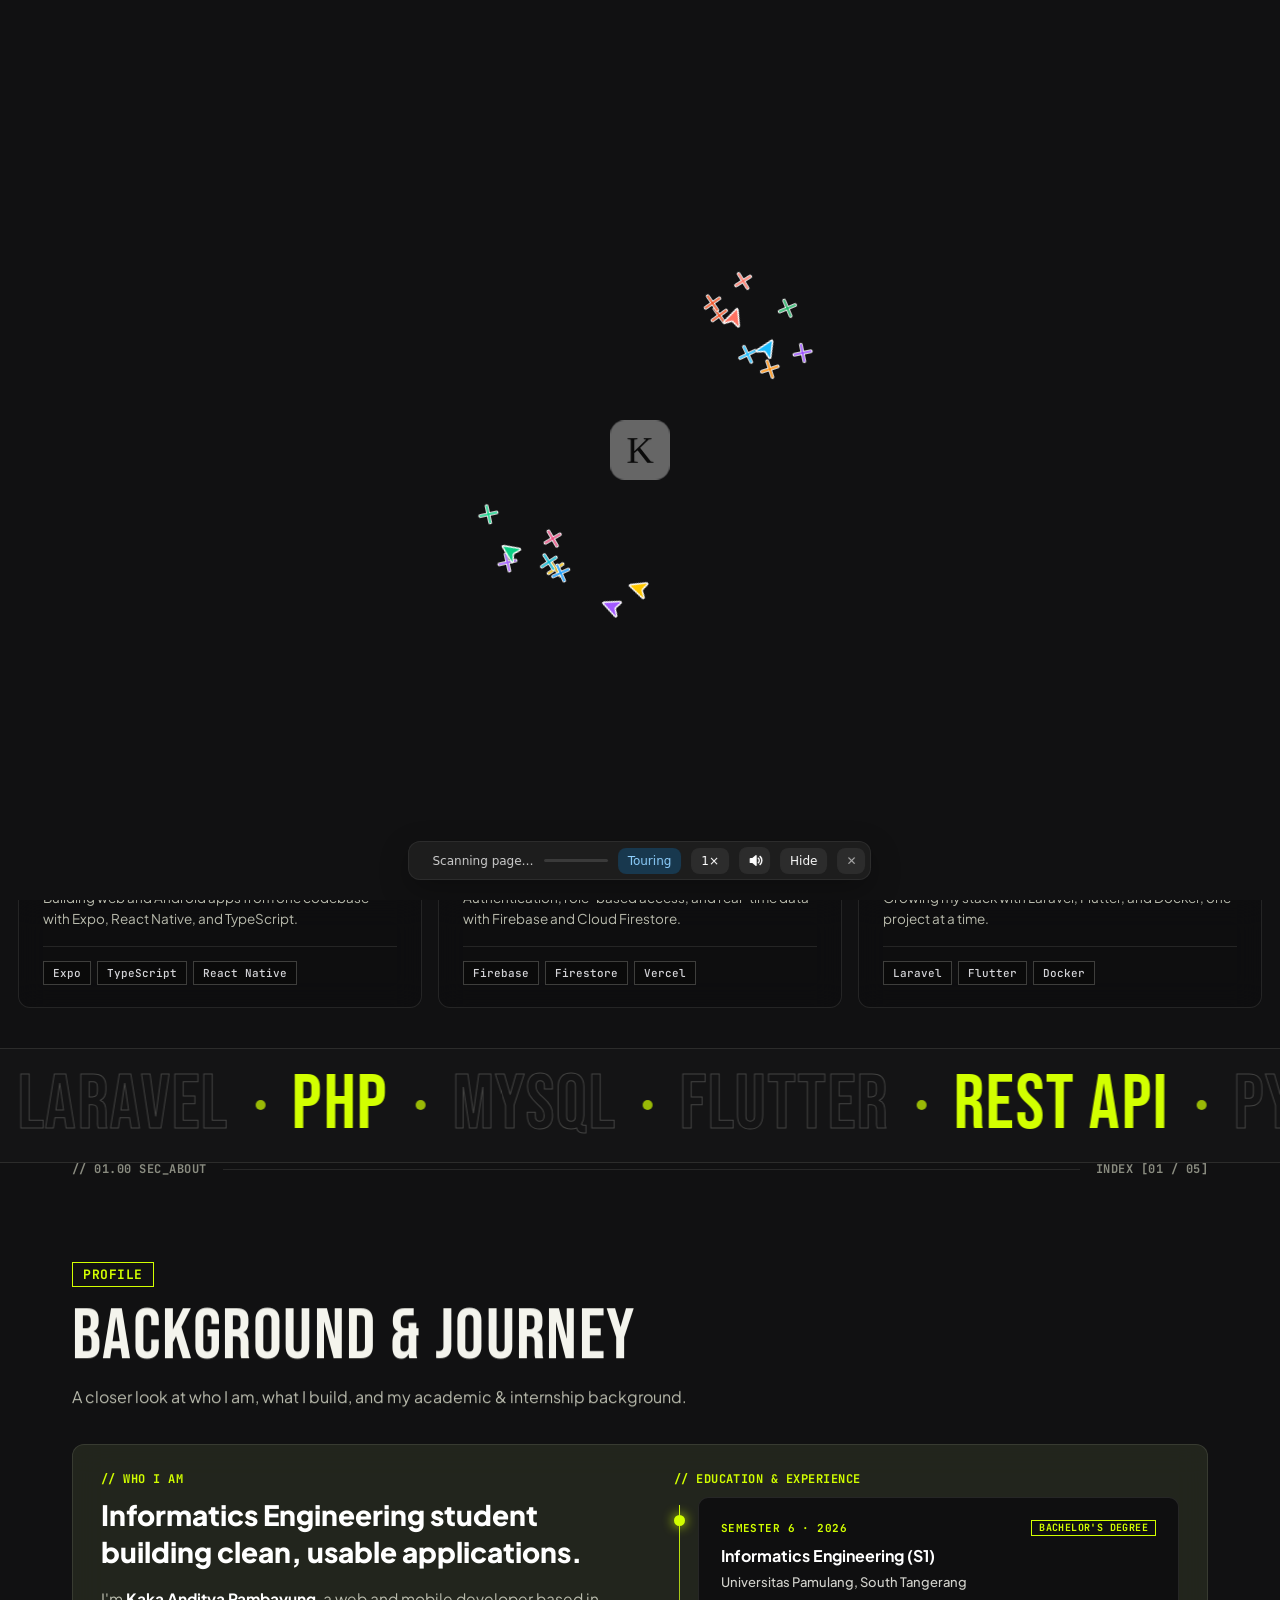
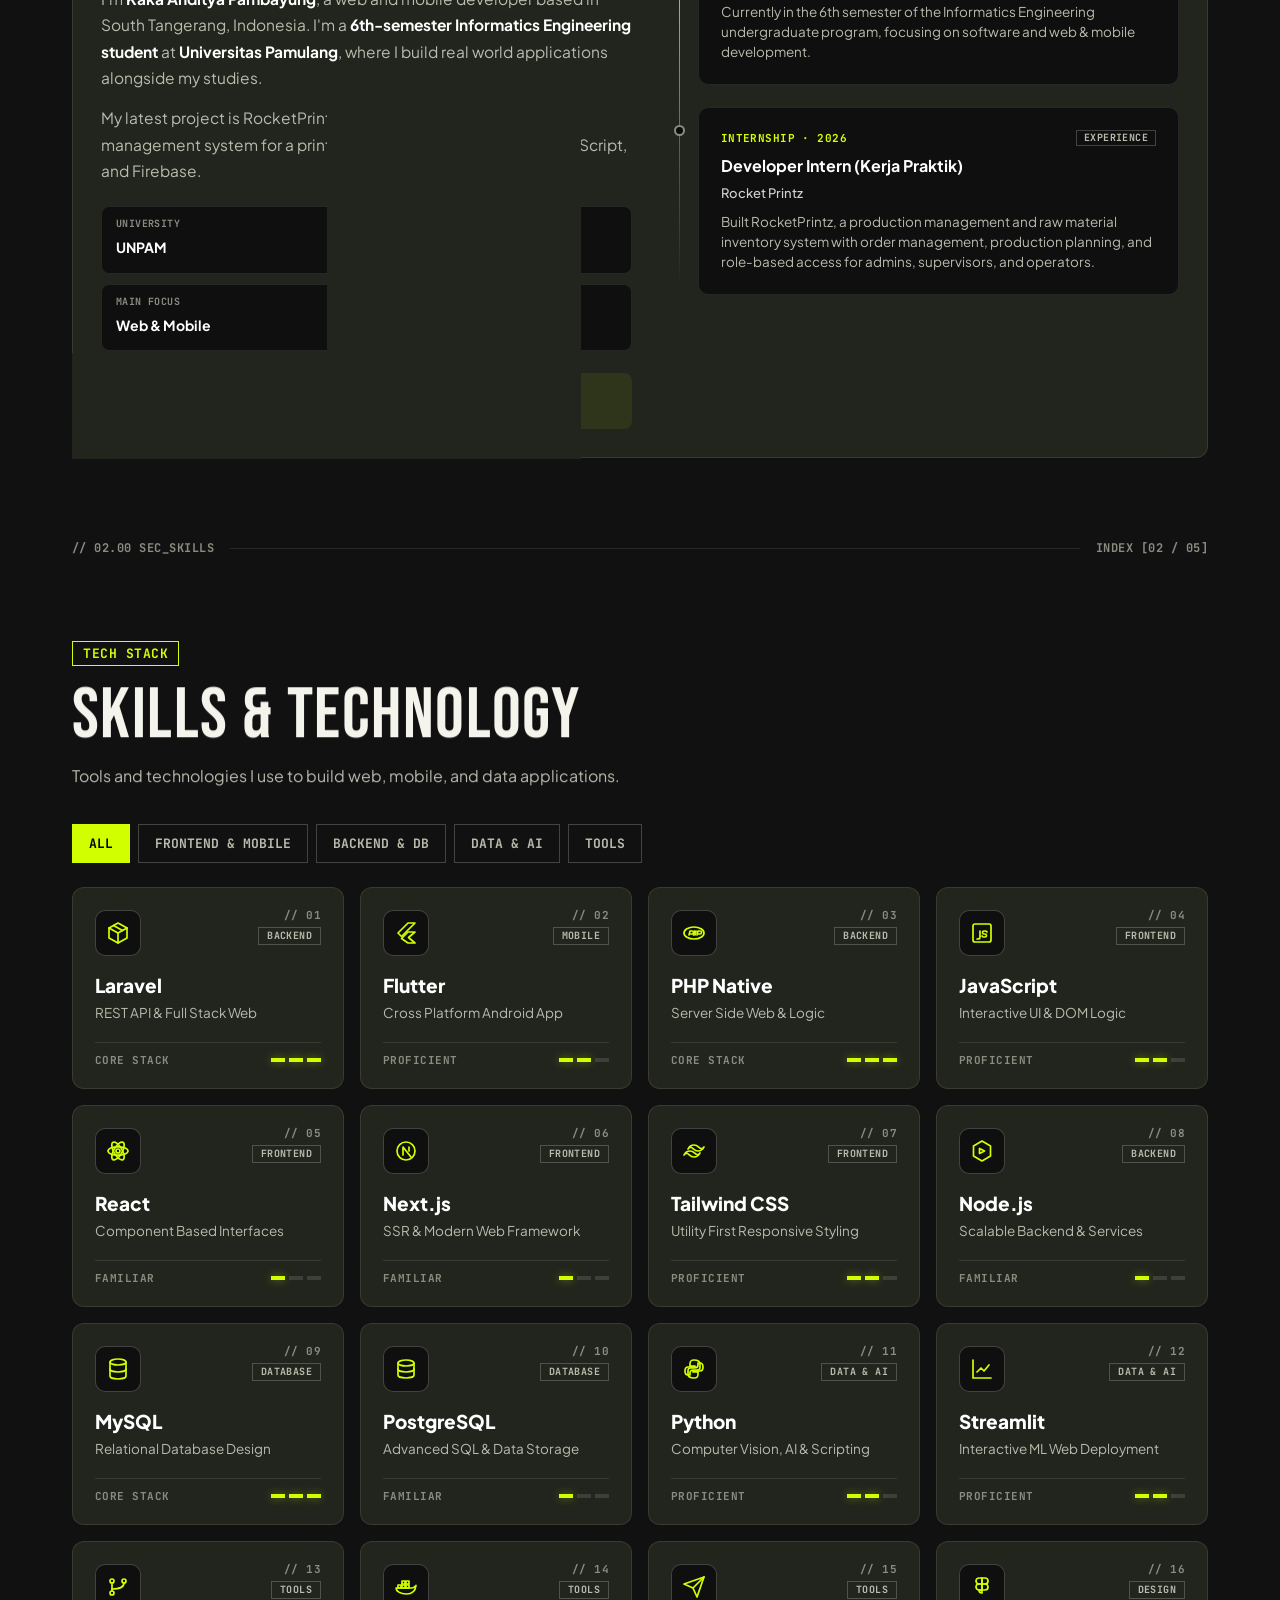
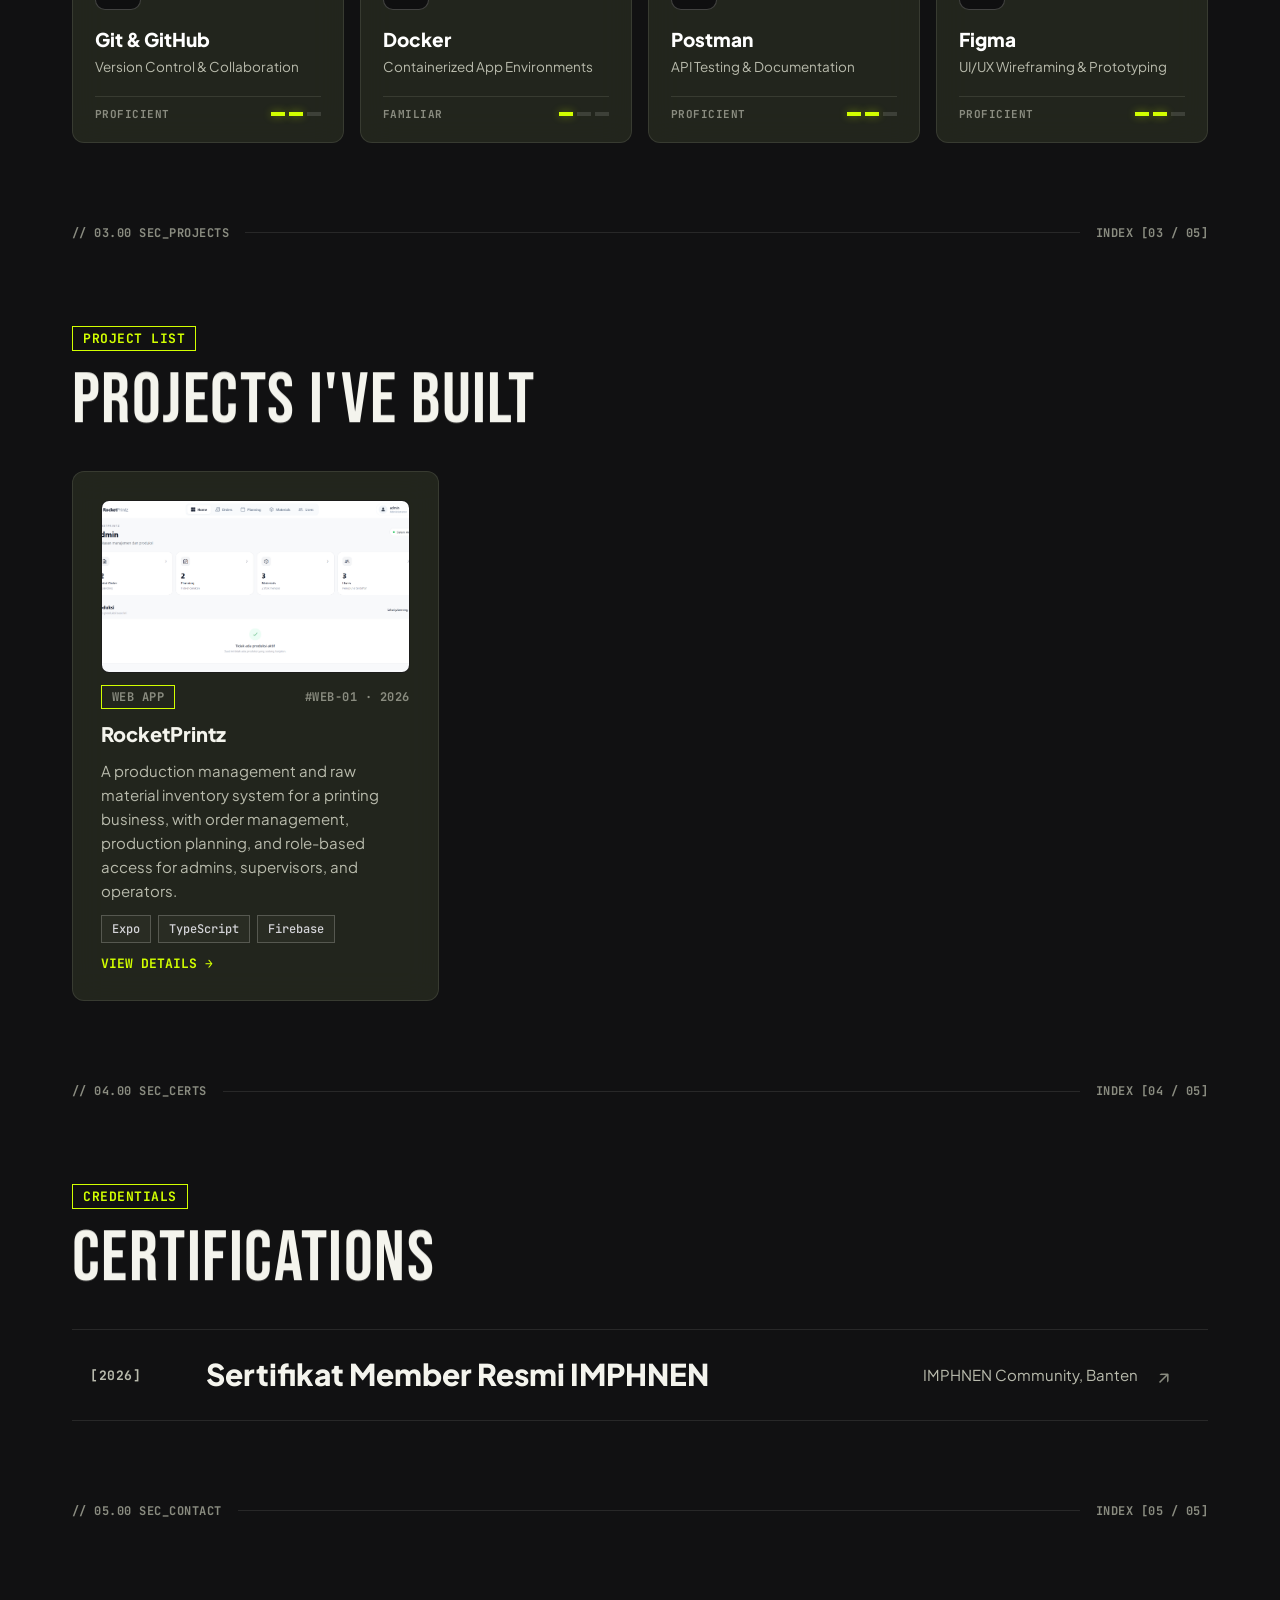
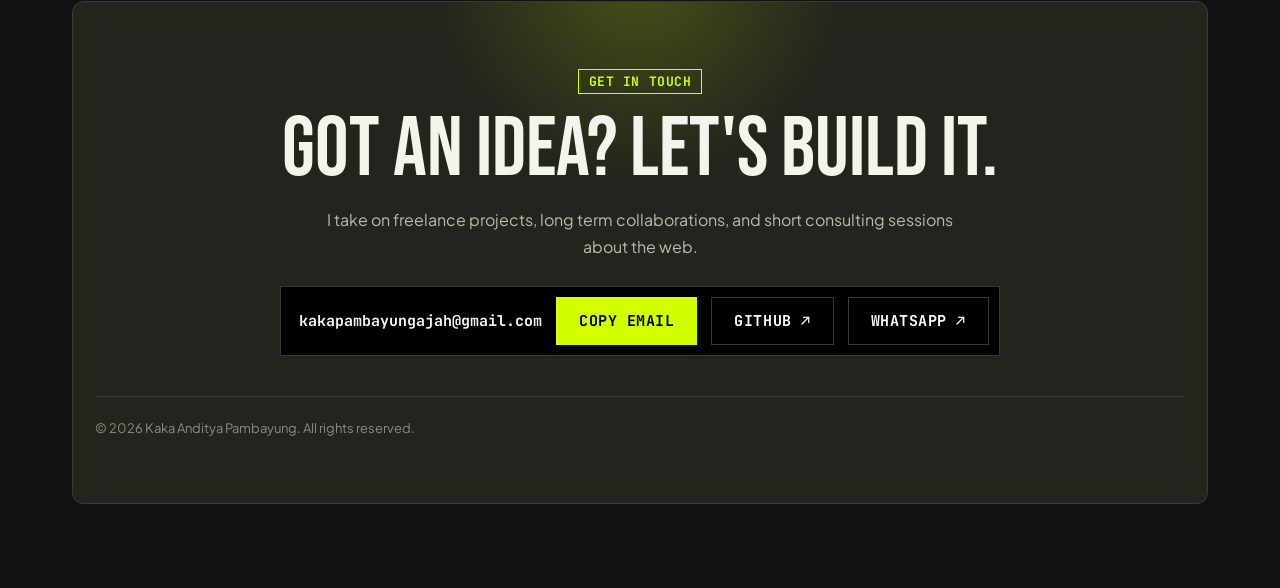
==== index.html @ 8f7ed290 "Initial commit: personal portfolio Static portfolio site (index, RocketPrintz project page, 404) wit" ====
<!doctype html>
<html lang="en">
  <head>
    <meta charset="utf-8" />
    <script>try{if(sessionStorage.getItem("fx-pt")==="1"&&!matchMedia("(prefers-reduced-motion: reduce)").matches)document.documentElement.classList.add("fx-pt-in")}catch(e){}</script>
    <meta
      name="viewport"
      content="width=device-width, initial-scale=1, viewport-fit=cover"
    />
    <meta name="description" content="Portfolio of Kaka Anditya Pambayung, a web and mobile developer and Informatics Engineering student at Universitas Pamulang." />
    <meta name="theme-color" content="#111112" />
    <meta property="og:type" content="website" />
    <meta property="og:title" content="Kaka Anditya Pambayung – Portfolio" />
    <meta property="og:description" content="Web and mobile developer. Built RocketPrintz, a production and inventory system for a printing business." />
    <meta property="og:image" content="assets/og-image.png" />
    <meta property="og:image:width" content="1200" />
    <meta property="og:image:height" content="630" />
    <meta name="twitter:card" content="summary_large_image" />
    <title>Kaka Anditya Pambayung – Portofolio</title>
    <link
      rel="icon"
      href="data:image/svg+xml,%3Csvg xmlns='http://www.w3.org/2000/svg' viewBox='0 0 100 100'%3E%3Crect width='100' height='100' fill='%23d2ff00'/%3E%3Ctext x='50' y='72' font-size='64' text-anchor='middle' fill='black' font-family='Impact'%3EK%3C/text%3E%3C/svg%3E"
    />
    <link rel="preconnect" href="https://fonts.googleapis.com" />
    <link rel="preconnect" href="https://fonts.gstatic.com" crossorigin />
    <link
      href="https://fonts.googleapis.com/css2?family=Bebas+Neue&family=Caveat:wght@600&family=JetBrains+Mono:wght@500;700&family=Plus+Jakarta+Sans:wght@400;500;700;800&display=swap"
      rel="stylesheet"
    />
    <link rel="stylesheet" href="assets/style.css" />
    <link rel="stylesheet" href="assets/lando-fx.css" />
</head>

  <body>
    <canvas id="aurora" aria-hidden="true"></canvas>
    <header class="dock">
      <nav class="nav" aria-label="Main navigation">
        <a class="brand" href="#hero" aria-label="Home"
          ><i>KA</i>Kaka Anditya Pambayung</a
        >
        <div class="nl">
          <a href="#about">About</a>
          <a href="#skills">Skills</a>
          <a href="#projects">Projects</a>
          <a href="#certs">Certifications</a>
        </div>
        <div class="dr">
          <div class="lang-switch" role="group" aria-label="Language switcher">
            <button type="button" class="lang-btn active" data-lang="en">
              EN
            </button>
            <button type="button" class="lang-btn" data-lang="id">ID</button>
          </div>
          <a class="cta" href="#contact">CONTACT →</a>
        </div>
      </nav>
    </header>
    <main>
      <section id="hero" class="hero">
        <div class="wm" aria-hidden="true">
          <svg viewBox="0 0 1000 215" preserveAspectRatio="xMidYMid meet">
            <text
              x="0"
              y="205"
              font-size="270"
              textLength="1000"
              lengthAdjust="spacingAndGlyphs"
            >
              PORTOFOLIO
            </text>
          </svg>
        </div>
        <div class="stage">
          <div class="hl">
            <div class="script">Hello, I'm</div>
            <h1 class="name">Kaka</h1>
            <br />
            <div class="pill mono">
              <b>●</b><span>WEB &amp; MOBILE DEVELOPER </span>
            </div>
          </div>
          <div class="hr">
            <p class="d">
              I build <strong>fast, clean web applications</strong>, from
              interface design to APIs and databases, for small businesses and
              product teams.
            </p>
            <div class="btns">
              <a class="btn r" href="#projects">VIEW PROJECTS →</a
              ><a class="btn" href="#contact">LET'S TALK</a>
            </div>
            <div class="stats">
              <div><b>1</b><span>Project shipped</span></div>
              <div><b>1 yr</b><span>Experience</span></div>
              <div><b>1</b><span>Certificate</span></div>
            </div>
          </div>
          <div class="portrait" role="img" aria-label="Foto Kaka Anditya Pambayung">
            <div class="panel"></div>
            <img
              src="assets/foto-profil.png"
              alt="Foto Kaka Anditya Pambayung"
              style="
                position: relative;
                z-index: 2;
                width: 100%;
                height: 100%;
                display: block;
                object-fit: cover;
                object-position: center bottom;
              "
            />
            <div class="badge mono"><span class="pd"></span>OPEN TO WORK</div>
          </div>
          <div class="hud">
            <div class="hc">
              <div class="hc-top">
                <div class="hc-ico">
                  <svg
                    viewBox="0 0 24 24"
                    fill="none"
                    stroke="currentColor"
                    stroke-width="1.8"
                    stroke-linecap="round"
                    stroke-linejoin="round"
                  >
                    <rect x="2" y="3" width="20" height="14" rx="2" />
                    <path d="M8 21h8" />
                    <path d="M12 17v4" />
                    <path d="M7 8l-2 2 2 2" />
                    <path d="M17 8l2 2-2 2" />
                    <path d="M13 7l-2 6" />
                  </svg>
                </div>
                <div class="hh mono">
                  <span>// 01</span><span>WEB &amp; MOBILE</span>
                </div>
              </div>
              <h3>Web &amp; Mobile Apps</h3>
              <p>
                Building web and Android apps from one codebase with Expo, React Native, and TypeScript.
              </p>
              <div class="hc-tags">
                <span class="tag">Expo</span>
                <span class="tag">TypeScript</span>
                <span class="tag">React Native</span>
              </div>
            </div>

            <div class="hc">
              <div class="hc-top">
                <div class="hc-ico">
                  <svg
                    viewBox="0 0 24 24"
                    fill="none"
                    stroke="currentColor"
                    stroke-width="1.8"
                    stroke-linecap="round"
                    stroke-linejoin="round"
                  >
                    <rect x="5" y="2" width="14" height="20" rx="2" />
                    <path d="M12 18h.01" />
                    <path d="M9 6h6" />
                  </svg>
                </div>
                <div class="hh mono">
                  <span>// 02</span><span>BACKEND</span>
                </div>
              </div>
              <h3>Real-time Backend</h3>
              <p>
                Authentication, role-based access, and real-time data with Firebase and Cloud Firestore.
              </p>
              <div class="hc-tags">
                <span class="tag">Firebase</span>
                <span class="tag">Firestore</span>
                <span class="tag">Vercel</span>
              </div>
            </div>

            <div class="hc">
              <div class="hc-top">
                <div class="hc-ico">
                  <svg
                    viewBox="0 0 24 24"
                    fill="none"
                    stroke="currentColor"
                    stroke-width="1.8"
                    stroke-linecap="round"
                    stroke-linejoin="round"
                  >
                    <path
                      d="M12 2a4 4 0 0 1 4 4v1h1a3 3 0 0 1 3 3v2a3 3 0 0 1-3 3h-1v1a4 4 0 0 1-8 0v-1H7a3 3 0 0 1-3-3v-2a3 3 0 0 1 3-3h1V6a4 4 0 0 1 4-4z"
                    />
                    <circle cx="9.5" cy="10.5" r="1" />
                    <circle cx="14.5" cy="10.5" r="1" />
                  </svg>
                </div>
                <div class="hh mono">
                  <span>// 03</span><span>LEARNING</span>
                </div>
              </div>
              <h3>Always Learning</h3>
              <p>
                Growing my stack with Laravel, Flutter, and Docker, one project at a time.
              </p>
              <div class="hc-tags">
                <span class="tag">Laravel</span>
                <span class="tag">Flutter</span>
                <span class="tag">Docker</span>
              </div>
            </div>
          </div>
        </div>
      </section>

      <div class="div" aria-hidden="true">
        <span class="mono">// 01.00 SEC_ABOUT</span><span class="ln"></span
        ><span class="mono">INDEX [01 / 05]</span>
      </div>
      <section id="about" class="sec">
        <div class="sh">
          <div class="chip mono">PROFILE</div>
          <h2>Background &amp; journey</h2>
          <p>
            A closer look at who I am, what I build, and my academic &amp;
            internship background.
          </p>
        </div>
        <div class="gc ab">
          <div class="ab-bio">
            <span class="mono ab-sub">// WHO I AM</span>
            <h3>Informatics Engineering student building clean, usable applications.</h3>
            <p>I'm <strong>Kaka Anditya Pambayung</strong>, a web and mobile developer based in South Tangerang, Indonesia. I'm a <strong>6th-semester Informatics Engineering student</strong> at <strong>Universitas Pamulang</strong>, where I build real world applications alongside my studies.</p>
            <p>My latest project is RocketPrintz, a production and inventory management system for a printing business, built with Expo, TypeScript, and Firebase.</p>
            <div class="ab-meta">
              <div><span class="mono">UNIVERSITY</span><b>UNPAM</b></div>
              <div><span class="mono">PROGRAM</span><b>Informatics Eng. (S1)</b></div>
              <div><span class="mono">MAIN FOCUS</span><b>Web &amp; Mobile</b></div>
              <div><span class="mono">STATUS</span><b class="st-ok">● Open to Work</b></div>
            </div>
            <div class="q">“Good code is code other people enjoy reading.”</div>
          </div>

          <div class="ab-journey">
            <span class="mono ab-sub">// EDUCATION &amp; EXPERIENCE</span>
            <ul class="tl">
              <li class="tl-item active">
                <div class="tl-dot"></div>
                <div class="tl-box">
                  <div class="tl-top">
                    <span class="mono tl-yr">SEMESTER 6 · 2026</span>
                    <span class="chip mono tl-tag">BACHELOR'S DEGREE</span>
                  </div>
                  <b>Informatics Engineering (S1)</b>
                  <span class="tl-org">Universitas Pamulang, South Tangerang</span>
                  <p>Currently in the 6th semester of the Informatics Engineering undergraduate program, focusing on software and web &amp; mobile development.</p>
                </div>
              </li>
              <li class="tl-item">
                <div class="tl-dot"></div>
                <div class="tl-box">
                  <div class="tl-top">
                    <span class="mono tl-yr">INTERNSHIP · 2026</span>
                    <span class="chip mono tl-tag">EXPERIENCE</span>
                  </div>
                  <b>Developer Intern (Kerja Praktik)</b>
                  <span class="tl-org">Rocket Printz</span>
                  <p>Built RocketPrintz, a production management and raw material inventory system with order management, production planning, and role-based access for admins, supervisors, and operators.</p>
                </div>
              </li>
            </ul>
          </div>
        </div>
      </section>

      <div class="div" aria-hidden="true">
        <span class="mono">// 02.00 SEC_SKILLS</span><span class="ln"></span
        ><span class="mono">INDEX [02 / 05]</span>
      </div>
      <section id="skills" class="sec">
        <div class="sh">
          <div class="chip mono">TECH STACK</div>
          <h2>Skills &amp; technology</h2>
          <p>
            Tools and technologies I use to build web, mobile, and data
            applications.
          </p>
        </div>
        <div class="tabs" id="tabs" role="tablist">
          <button class="tab" aria-selected="true" data-k="all">ALL</button>
          <button class="tab" aria-selected="false" data-k="fe">
            FRONTEND &amp; MOBILE
          </button>
          <button class="tab" aria-selected="false" data-k="be">
            BACKEND &amp; DB
          </button>
          <button class="tab" aria-selected="false" data-k="data">
            DATA &amp; AI
          </button>
          <button class="tab" aria-selected="false" data-k="tools">
            TOOLS
          </button>
        </div>
        <div class="sk-grid" id="stackGrid"></div>
      </section>

      <div class="div" aria-hidden="true">
        <span class="mono">// 03.00 SEC_PROJECTS</span><span class="ln"></span
        ><span class="mono">INDEX [03 / 05]</span>
      </div>
      <section id="projects" class="sec">
        <div class="sh">
          <div class="chip mono">PROJECT LIST</div>
          <h2>Projects I've built</h2>
        </div>
        <div class="tabs" id="filters" hidden>
          <button class="tab" aria-selected="true" data-f="all">ALL</button
          ><button class="tab" aria-selected="false" data-f="web">
            WEB APP</button
          ><button class="tab" aria-selected="false" data-f="mobile">
            MOBILE</button
          ><button class="tab" aria-selected="false" data-f="data">
            DATA &amp; AI
          </button>
        </div>
        <div class="bg" id="grid"></div>
      </section>

      <div class="div" aria-hidden="true">
        <span class="mono">// 04.00 SEC_CERTS</span><span class="ln"></span
        ><span class="mono">INDEX [04 / 05]</span>
      </div>
      <section id="certs" class="sec">
        <div class="sh">
          <div class="chip mono">CREDENTIALS</div>
          <h2>Certifications</h2>
        </div>
        <div class="cl" id="certGrid"></div>
      </section>

      <div class="div" aria-hidden="true">
        <span class="mono">// 05.00 SEC_CONTACT</span><span class="ln"></span
        ><span class="mono">INDEX [05 / 05]</span>
      </div>
      <section id="contact" class="sec">
        <div class="gc ct">
          <div class="chip mono">GET IN TOUCH</div>
          <h2>Got an idea? Let's build it.</h2>
          <p>
            I take on freelance projects, long term collaborations, and short
            consulting sessions about the web.
          </p>
          <div class="em">
            <span>kakapambayungajah@gmail.com</span
            ><button class="btn r" id="copy">COPY EMAIL</button><a class="btn" href="https://github.com/Kakaaaaaaa1" target="_blank" rel="noopener">GITHUB ↗</a><a class="btn" href="https://wa.me/6283845756294" target="_blank" rel="noopener">WHATSAPP ↗</a>
          </div>
          <div class="fm">
            <span
              >© 2026 Kaka Anditya Pambayung. All rights reserved.</span
            >
          </div>
        </div>
      </section>
    </main>
    <div class="pv" id="pv" aria-hidden="true"><img alt="" /><span></span></div>
    <div
      class="md"
      id="md"
      role="dialog"
      aria-modal="true"
      aria-labelledby="mdt"
      hidden
    >
      <div class="mb">
        <div class="mh">
          <h3 id="mdt"></h3>
          <button class="mx" id="mdx" aria-label="Close">✕</button>
        </div>
        <div class="mm">
          <span id="mdi"></span><span class="vf">✓ Verified</span>
        </div>
        <div class="my">Year / Period: <b id="mdy"></b></div>
        <a class="mdl" id="mdl" target="_blank" rel="noopener noreferrer" hidden
          >View credential ↗</a
        >
        <div class="mf"><img id="mdim" alt="" /></div>
      </div>
    </div>
    <div id="toast" role="status" aria-live="polite"></div>
    <script src="assets/data.js"></script>
    <script src="assets/app.js"></script>
    <!--
    Swarm Rebuild engine (assets/swarm.js): github.com/DhvanilPatel/swarm-cursors,
    a tribute to Swarm by Joel Califa. Upstream publishes no license; the original
    code stays with its authors.
  -->
    <script src="assets/swarm-init.js"></script>
    <script src="assets/lando-fx.js"></script>
  </body>
</html>
---- assets/style.css ----
:root {
      --bg: #111112;
      --surf: #1a1d15;
      --card: rgba(40, 44, 32, .78);
      --red: #d2ff00;
      --red-d: #b2c73a;
      --ac: 210, 255, 0;
      --redg: rgba(var(--ac), .2);
      --line: rgba(244, 244, 237, .1);
      --line2: rgba(244, 244, 237, .22);
      --tx: #f4f4ed;
      --mu: #b9bbad;
      --dim: #8a8c80;
      --sans: 'Plus Jakarta Sans', system-ui, sans-serif;
      --mono: 'JetBrains Mono', ui-monospace, monospace;
      --bb: 'Bebas Neue', Impact, sans-serif;
      color-scheme: dark;
      box-sizing: border-box;
      padding-top: env(safe-area-inset-top, 0px);
      padding-bottom: env(safe-area-inset-bottom, 0px)
    }

    *,
    *::before,
    *::after {
      box-sizing: border-box;
      margin: 0;
      padding: 0
    }

    html {
      background: var(--bg);
      scroll-behavior: smooth;
      scroll-padding-top: calc(84px + env(safe-area-inset-top, 0px));
      -webkit-font-smoothing: antialiased
    }

    body {
      font: 400 16px/1.7 var(--sans);
      color: var(--tx);
      background: var(--bg);
      overflow-x: hidden
    }

    a {
      color: inherit;
      text-decoration: none
    }

    :focus-visible {
      outline: 2px solid var(--red);
      outline-offset: 3px
    }

    #aurora {
      position: fixed;
      inset: 0;
      width: 100%;
      height: 100%;
      z-index: 0;
      pointer-events: none
    }

    main {
      position: relative;
      z-index: 1
    }

    .sec {
      max-width: 1180px;
      margin: 0 auto;
      padding: 84px 22px
    }

    /* dock */
    .dock {
      position: fixed;
      top: env(safe-area-inset-top, 0px);
      left: 0;
      right: 0;
      z-index: 100;
      display: flex;
      justify-content: center;
      padding: 12px 14px;
      pointer-events: none
    }

    .nav {
      pointer-events: auto;
      display: flex;
      align-items: center;
      gap: 18px;
      padding: 8px 10px 8px 14px;
      background: #000;
      border: 1px solid var(--line2);
      border-radius: 99px
    }

    .brand {
      display: flex;
      align-items: center;
      gap: 9px;
      font: 400 22px var(--bb);
      letter-spacing: .04em
    }

    .mono {
      font: 700 13px/1 var(--mono);
      letter-spacing: .04em
    }

    .brand i {
      color: #000;
      font-style: normal;
      background: var(--red);
      padding: 2px 7px;
      font-size: 18px
    }

    .nl {
      display: flex;
      gap: 2px
    }

    .nl a {
      padding: 7px 13px;
      border-radius: 99px;
      color: var(--mu);
      font-size: 14px;
      font-weight: 500;
      transition: .18s
    }

    .nl a:hover {
      color: #fff;
      background: rgba(255, 255, 255, .07)
    }

    .dr {
      display: flex;
      align-items: center;
      gap: 12px
    }

    .st {
      display: flex;
      align-items: center;
      gap: 7px;
      color: var(--mu);
      font-size: 13px
    }

    .st i,
    .pd {
      width: 8px;
      height: 8px;
      border-radius: 50%;
      background: var(--red);
      animation: pl 2s infinite
    }

    @keyframes pl {
      50% {
        opacity: .35
      }
    }

    .cta {
      background: var(--red);
      color: #000;
      padding: 8px 16px;
      border-radius: 99px;
      font: 700 13px var(--mono);
      transition: .18s
    }

    .cta:hover {
      background: var(--red-d)
    }

    @media(max-width:860px) {

      .nl,
      .st {
        display: none
      }
    }

    /* hero */
    .hero {
      min-height: 100svh;
      padding: 96px 18px 40px;
      display: flex;
      flex-direction: column;
      justify-content: center;
      position: relative;
      overflow: hidden
    }

    .wm {
      width: 100%;
      line-height: 0
    }

    .wm svg {
      display: block;
      width: 100%;
      height: auto
    }

    .wm text {
      font-family: var(--bb);
      fill: rgba(var(--ac), .14);
      stroke: var(--red-d);
      stroke-width: 1.5;
      paint-order: stroke
    }

    .stage {
      position: relative;
      z-index: 2;
      width: min(1360px, 100%);
      margin: -8vw auto 0;
      display: grid;
      grid-template-columns: minmax(300px, 1fr) minmax(260px, 380px) minmax(300px, 1fr);
      grid-template-areas: 'l p r' 'h h h';
      column-gap: clamp(24px, 3vw, 56px);
      row-gap: 34px;
      align-items: end
    }

    .hl {
      grid-area: l;
      padding-bottom: 10px
    }

    .portrait {
      grid-area: p
    }

    .hr {
      grid-area: r;
      padding-bottom: 10px
    }

    @media(max-width:1000px) {
      .stage {
        grid-template-columns: 1fr;
        grid-template-areas: 'p' 'l' 'r' 'h';
        margin-top: -4vw
      }

      .portrait {
        max-width: 340px;
        margin: 0 auto
      }

      .hud {
        grid-area: h;
        display: grid;
        grid-template-columns: repeat(3, 1fr);
        gap: 16px;
        margin-top: 6px
      }
    }

    .script {
      font: 600 clamp(32px, 3.4vw, 44px)/1 'Caveat', cursive;
      margin-bottom: 12px
    }

    .name {
      color: #000;
      display: inline-block;
      font: 400 clamp(60px, 7vw, 100px)/1 var(--bb);
      padding: .06em .16em;
      background: var(--red);
      margin-bottom: 22px;
      letter-spacing: .02em
    }

    .pill {
      display: inline-flex;
      align-items: center;
      gap: 9px;
      padding: 8px 14px;
      border: 1px solid var(--line2);
      margin-bottom: 24px;
      max-width: 100%
    }

    .pill b {
      color: var(--red)
    }

    .d {
      max-width: 44ch;
      color: var(--mu);
      margin-bottom: 26px;
      font-size: 17px
    }

    .d strong {
      color: #fff;
      font-weight: 700
    }

    .btns {
      display: flex;
      gap: 12px;
      flex-wrap: wrap;
      margin-bottom: 28px
    }

    .btn {
      display: inline-flex;
      gap: 8px;
      align-items: center;
      padding: 13px 22px;
      border: 1px solid var(--line2);
      background: transparent;
      color: #fff;
      font: 700 13px var(--mono);
      letter-spacing: .04em;
      cursor: pointer;
      transition: .18s
    }

    .btn:hover {
      border-color: #fff;
      transform: translateY(-2px)
    }

    .btn.r {
      background: var(--red);
      border-color: var(--red);
      color: #000
    }

    .btn.r:hover {
      background: var(--red-d);
      border-color: var(--red-d)
    }

    .stats {
      display: flex;
      gap: 10px;
      flex-wrap: wrap
    }

    .stats div {
      border: 1px solid var(--line);
      background: #0f0f10;
      padding: 12px 18px;
      min-width: 104px
    }

    .stats b {
      display: block;
      font: 400 36px/1 var(--bb);
      letter-spacing: .03em
    }

    .stats span {
      color: var(--mu);
      font-size: 13px
    }

    .portrait {
      position: relative;
      width: 100%;
      aspect-ratio: 4/5
    }

    .panel {
      position: absolute;
      inset: 18% 6% 0;
      background: var(--red);
      transform: translate(14px, -14px)
    }

    .panel::after {
      content: "";
      position: absolute;
      inset: 0;
      border: 1px solid rgba(255, 255, 255, .35);
      transform: translate(-14px, 14px)
    }

    .portrait svg {
      position: relative;
      z-index: 2;
      width: 100%;
      height: 100%;
      display: block
    }

    .badge {
      position: absolute;
      left: -8px;
      bottom: 14px;
      z-index: 5;
      padding: 8px 12px;
      background: #000;
      border: 1px solid var(--red);
      display: flex;
      gap: 8px;
      align-items: center
    }

    .hud {
      grid-area: h;
      display: grid;
      grid-template-columns: repeat(auto-fit, minmax(260px, 1fr));
      gap: 16px;
      margin-top: 6px;
      width: 100%
    }

    @media(max-width:900px) {
      .hud {
        grid-template-columns: 1fr !important;
        gap: 14px
      }

      .hc {
        padding: 18px 20px
      }
    }

    .hc {
      position: relative;
      display: flex;
      flex-direction: column;
      padding: 22px 24px;
      background: rgba(14, 14, 15, .82);
      backdrop-filter: blur(14px);
      -webkit-backdrop-filter: blur(14px);
      border: 1px solid var(--line);
      border-radius: 12px;
      overflow: hidden;
      transition: border-color .25s, transform .25s, box-shadow .25s
    }

    .hc::before {
      content: "";
      position: absolute;
      top: 0;
      left: 0;
      width: 100%;
      height: 2px;
      background: linear-gradient(90deg, var(--red), transparent);
      opacity: 0;
      transition: opacity .25s
    }

    .hc:hover {
      border-color: var(--red);
      transform: translateY(-4px);
      box-shadow: 0 16px 36px rgba(0, 0, 0, .75), 0 0 24px rgba(var(--ac), .1)
    }

    .hc:hover::before {
      opacity: 1
    }

    .hc-top {
      display: flex;
      justify-content: space-between;
      align-items: flex-start;
      gap: 12px;
      margin-bottom: 16px
    }

    .hc-ico {
      width: 44px;
      height: 44px;
      border-radius: 10px;
      background: #0a0a0a;
      border: 1px solid var(--line2);
      display: grid;
      place-items: center;
      color: var(--red);
      transition: .25s
    }

    .hc-ico svg {
      width: 22px;
      height: 22px
    }

    .hc:hover .hc-ico {
      background: var(--red);
      color: #000;
      border-color: var(--red);
      transform: scale(1.06)
    }

    .hh {
      display: flex;
      flex-direction: column;
      align-items: flex-end;
      gap: 6px
    }

    .hh span:first-child {
      color: var(--dim);
      font-size: 11px
    }

    .hh span:last-child {
      padding: 4px 8px;
      border: 1px solid var(--line2);
      color: var(--mu);
      font-size: 10px;
      transition: .25s
    }

    .hc:hover .hh span:last-child {
      border-color: var(--red);
      color: var(--red)
    }

    .hc h3 {
      font: 800 18px/1.3 var(--sans);
      color: #fff;
      margin-bottom: 6px
    }

    .hc p {
      color: var(--mu);
      font-size: 13.5px;
      line-height: 1.55;
      flex: 1;
      margin-bottom: 16px
    }

    .hc-tags {
      display: flex;
      gap: 6px;
      flex-wrap: wrap;
      padding-top: 14px;
      border-top: 1px solid var(--line)
    }

    .hc-tags .tag {
      font-size: 11px;
      padding: 4px 9px;
      background: #0a0a0a
    }

    .hc:hover .hc-tags .tag {
      border-color: rgba(var(--ac), .4);
      color: #fff
    }

    .tags {
      display: flex;
      gap: 7px;
      flex-wrap: wrap
    }

    .tag {
      font: 500 12px var(--mono);
      padding: 5px 10px;
      border: 1px solid var(--line2);
      color: #d4d4d8;
      background: rgba(255, 255, 255, .03)
    }

    /* divider */
    .div {
      max-width: 1180px;
      margin: 0 auto;
      padding: 0 22px;
      display: flex;
      align-items: center;
      gap: 16px;
      color: var(--dim)
    }

    .div .mono {
      font-size: 12px
    }

    .div span.ln {
      flex: 1;
      height: 1px;
      background: var(--line)
    }

    /* common */
    .sh {
      margin-bottom: 34px;
      max-width: 64ch
    }

    .chip {
      display: inline-block;
      padding: 5px 10px;
      border: 1px solid var(--red);
      color: var(--red);
      margin-bottom: 14px
    }

    .sh h2 {
      font: 400 clamp(42px, 6vw, 72px)/1 var(--bb);
      letter-spacing: .02em
    }

    .sh p {
      color: var(--mu);
      margin-top: 10px
    }

    .gc {
      background: var(--card);
      backdrop-filter: blur(16px);
      -webkit-backdrop-filter: blur(16px);
      border: 1px solid var(--line);
      border-radius: 12px;
      padding: 28px;
      transition: border-color .3s, transform .3s, box-shadow .3s
    }

    .gc:hover {
      border-color: var(--line2);
      box-shadow: 0 16px 40px rgba(0, 0, 0, .7), 0 0 25px rgba(var(--ac), .08);
      transform: translateY(-2px)
    }

    /* about */
    .ab {
      display: grid;
      grid-template-columns: 1.05fr 1fr;
      gap: 42px;
      align-items: start
    }

    @media(max-width:900px) {
      .ab {
        grid-template-columns: 1fr;
        gap: 36px
      }
    }

    .ab-sub {
      color: var(--red);
      font-size: 12px;
      display: block;
      margin-bottom: 12px
    }

    .ab-bio h3 {
      font: 800 clamp(22px, 2.5vw, 28px)/1.3 var(--sans);
      color: #fff;
      margin-bottom: 16px
    }

    .ab p {
      color: var(--mu);
      margin-bottom: 14px;
      font-size: 15.5px
    }

    .ab strong {
      color: #fff
    }

    .ab-meta {
      display: grid;
      grid-template-columns: repeat(2, 1fr);
      gap: 10px;
      margin: 22px 0
    }

    @media(max-width:520px) {
      .ab-meta {
        grid-template-columns: 1fr
      }
    }

    .ab-meta div {
      background: #0f0f10;
      border: 1px solid var(--line);
      padding: 12px 14px;
      border-radius: 8px;
      transition: border-color .2s
    }

    .ab-meta div:hover {
      border-color: var(--line2)
    }

    .ab-meta .mono {
      display: block;
      font-size: 10px;
      color: var(--dim);
      margin-bottom: 4px
    }

    .ab-meta b {
      font-size: 14px;
      color: #fff
    }

    .ab-meta .st-ok {
      color: var(--red)
    }

    .q {
      margin-top: 18px;
      padding: 16px 18px;
      border-left: 3px solid var(--red);
      background: rgba(var(--ac), .07);
      color: #fff;
      font-weight: 500;
      font-size: 14.5px;
      border-radius: 0 8px 8px 0
    }

    /* timeline */
    .tl {
      list-style: none;
      position: relative;
      padding-left: 24px;
      display: grid;
      gap: 22px
    }

    .tl::before {
      content: "";
      position: absolute;
      left: 5px;
      top: 8px;
      bottom: 8px;
      width: 1px;
      background: linear-gradient(to bottom, var(--red), var(--line2) 70%, transparent)
    }

    .tl-item {
      position: relative
    }

    .tl-dot {
      position: absolute;
      left: -24px;
      top: 18px;
      width: 11px;
      height: 11px;
      border-radius: 50%;
      background: #0a0a0a;
      border: 2px solid var(--dim);
      transition: .25s
    }

    .tl-item.active .tl-dot,
    .tl-item:hover .tl-dot {
      background: var(--red);
      border-color: var(--red);
      box-shadow: 0 0 12px var(--red)
    }

    .tl-box {
      background: #0f0f10;
      border: 1px solid var(--line);
      border-radius: 10px;
      padding: 22px 22px;
      transition: border-color .25s, transform .25s
    }

    .tl-item:hover .tl-box {
      border-color: var(--red);
      transform: translateX(4px)
    }

    .tl-top {
      display: flex;
      justify-content: space-between;
      align-items: center;
      gap: 8px;
      margin-bottom: 6px
    }

    .tl-yr {
      font-size: 11px;
      color: var(--red)
    }

    .tl-tag {
      margin: 0;
      font-size: 10px;
      padding: 2px 7px;
      border-color: var(--line2);
      color: var(--mu)
    }

    .tl-item.active .tl-tag,
    .tl-item:hover .tl-tag {
      border-color: var(--red);
      color: var(--red)
    }

    .tl-box b {
      display: block;
      font-size: 16px;
      color: #fff;
      margin-bottom: 2px
    }

    .tl-org {
      display: block;
      font-size: 13px;
      color: var(--tx);
      opacity: .85;
      margin-bottom: 8px;
      font-weight: 500
    }

    .tl-box p {
      margin: 0;
      font-size: 13.5px;
      line-height: 1.5;
      color: var(--mu)
    }

    /* skills */
    .tabs {
      display: flex;
      gap: 8px;
      flex-wrap: wrap;
      margin-bottom: 24px
    }

    .tab {
      padding: 10px 16px;
      border: 1px solid var(--line2);
      background: transparent;
      color: var(--mu);
      font: 700 13px var(--mono);
      cursor: pointer;
      transition: .18s
    }

    .tab:hover {
      color: #fff;
      border-color: #fff
    }

    .tab[aria-selected="true"] {
      background: var(--red);
      border-color: var(--red);
      color: #000
    }

    .sk-grid {
      display: grid;
      grid-template-columns: repeat(auto-fill, minmax(240px, 1fr));
      gap: 16px
    }

    .sk-card {
      position: relative;
      display: flex;
      flex-direction: column;
      padding: 22px;
      overflow: hidden;
      transition: border-color .25s, transform .25s, box-shadow .25s
    }

    .sk-card::before {
      content: "";
      position: absolute;
      top: 0;
      left: 0;
      width: 100%;
      height: 2px;
      background: linear-gradient(90deg, var(--red), transparent);
      opacity: 0;
      transition: opacity .25s
    }

    .sk-card:hover {
      border-color: var(--red);
      transform: translateY(-4px);
      box-shadow: 0 16px 36px rgba(0, 0, 0, .75), 0 0 24px rgba(var(--ac), .12)
    }

    .sk-card:hover::before {
      opacity: 1
    }

    .sk-card.hide {
      display: none
    }

    .sk-top {
      display: flex;
      justify-content: space-between;
      align-items: flex-start;
      margin-bottom: 18px
    }

    .sk-ico {
      width: 46px;
      height: 46px;
      border-radius: 10px;
      background: #0f0f10;
      border: 1px solid var(--line2);
      display: grid;
      place-items: center;
      color: var(--red);
      transition: background .25s, color .25s, border-color .25s, transform .25s
    }

    .sk-ico svg {
      width: 24px;
      height: 24px
    }

    .sk-card:hover .sk-ico {
      background: var(--red);
      color: #000;
      border-color: var(--red);
      transform: scale(1.06)
    }

    .sk-meta {
      display: flex;
      flex-direction: column;
      align-items: flex-end;
      gap: 6px
    }

    .sk-num {
      color: var(--dim);
      font-size: 11px
    }

    .sk-chip {
      margin: 0;
      font-size: 10px;
      padding: 3px 8px;
      border-color: var(--line2);
      color: var(--mu)
    }

    .sk-card:hover .sk-chip {
      border-color: var(--red);
      color: var(--red)
    }

    .sk-card h3 {
      font: 800 19px/1.25 var(--sans);
      margin-bottom: 6px;
      color: #fff
    }

    .sk-card p {
      color: var(--mu);
      font-size: 13.5px;
      line-height: 1.5;
      flex: 1;
      margin-bottom: 18px
    }

    .sk-foot {
      display: flex;
      justify-content: space-between;
      align-items: center;
      padding-top: 12px;
      border-top: 1px solid var(--line)
    }

    .sk-foot .mono {
      font-size: 11px;
      color: var(--dim);
      transition: color .25s
    }

    .sk-card:hover .sk-foot .mono {
      color: var(--tx)
    }

    .sk-bars {
      display: flex;
      gap: 4px
    }

    .sk-bars i {
      width: 14px;
      height: 4px;
      background: rgba(255, 255, 255, .12);
      display: block
    }

    .sk-bars i.on {
      background: var(--red);
      box-shadow: 0 0 8px rgba(var(--ac), .4)
    }

    /* projects */
    .bg {
      display: grid;
      grid-template-columns: repeat(auto-fill, minmax(320px, 1fr));
      gap: 18px
    }

    .bc {
      display: flex;
      flex-direction: column;
      gap: 12px
    }

    .bc.hide {
      display: none
    }

    .bt {
      display: flex;
      justify-content: space-between;
      align-items: center
    }

    .bt .chip {
      margin: 0;
      font-size: 11px
    }

    .bt .mono {
      color: var(--dim);
      font-size: 12px
    }

    .bc h3 {
      font: 800 20px/1.3 var(--sans)
    }

    .bc p {
      color: var(--mu);
      font-size: 15px;
      line-height: 1.6;
      flex: 1
    }

    .bc .go {
      font: 700 13px var(--mono);
      color: var(--red)
    }

    .bc .go:hover {
      color: #fff
    }

    /* certs */
    .cl {
      border-top: 1px solid var(--line)
    }

    .cr {
      display: grid;
      grid-template-columns: 96px 1fr auto 32px;
      gap: 20px;
      align-items: center;
      width: 100%;
      text-align: left;
      padding: 26px 18px;
      background: none;
      border: 0;
      border-bottom: 1px solid var(--line);
      color: var(--tx);
      font: inherit;
      cursor: pointer;
      transition: background .2s
    }

    .cr:hover,
    .cr:focus-visible {
      background: rgba(255, 255, 255, .04)
    }

    .cy {
      color: var(--mu)
    }

    .cn {
      font: 800 clamp(20px, 2.6vw, 30px)/1.25 var(--sans);
      transition: color .2s
    }

    .cr:hover .cn,
    .cr:focus-visible .cn {
      color: var(--red)
    }

    .ci {
      color: var(--mu);
      font-size: 15px
    }

    .ca {
      color: var(--dim);
      font-size: 20px;
      transition: .2s
    }

    .cr:hover .ca {
      color: var(--red);
      transform: translate(3px, -3px)
    }

    @media(max-width:700px) {
      .cr {
        grid-template-columns: 1fr 24px;
        gap: 6px
      }

      .cy,
      .cn,
      .ci {
        grid-column: 1
      }

      .ca {
        grid-column: 2;
        grid-row: 1/4;
        align-self: center
      }
    }

    .pv {
      position: fixed;
      left: 0;
      top: 0;
      z-index: 90;
      width: 380px;
      pointer-events: none;
      opacity: 0;
      transition: opacity .15s;
      border: 1px solid var(--line2);
      border-radius: 16px;
      overflow: hidden;
      background: #fff;
      box-shadow: 0 24px 60px rgba(0, 0, 0, .7)
    }

    .pv.on {
      opacity: 1
    }

    .pv img {
      display: block;
      width: 100%;
      height: auto
    }

    .pv span {
      position: absolute;
      left: 14px;
      bottom: 10px;
      font: 700 14px var(--sans);
      color: #fff;
      text-shadow: 0 1px 6px rgba(0, 0, 0, .9)
    }

    @media(hover:none) {
      .pv {
        display: none
      }
    }

    .md {
      position: fixed;
      inset: 0;
      z-index: 150;
      display: grid;
      place-items: center;
      padding: 20px;
      background: rgba(0, 0, 0, .78);
      backdrop-filter: blur(6px);
      -webkit-backdrop-filter: blur(6px);
      opacity: 0;
      transition: opacity .2s
    }

    .md[hidden] {
      display: none
    }

    .md.on {
      opacity: 1
    }

    .mb {
      width: min(860px, 100%);
      max-height: calc(100svh - 40px);
      overflow: auto;
      background: #0a0a0a;
      border: 1px solid var(--line2);
      border-radius: 20px;
      padding: 28px;
      transform: translateY(14px) scale(.98);
      transition: transform .25s
    }

    .md.on .mb {
      transform: none
    }

    .mh {
      display: flex;
      justify-content: space-between;
      gap: 18px
    }

    .mh h3 {
      font: 800 clamp(22px, 3vw, 30px)/1.25 var(--sans)
    }

    .mx {
      flex: none;
      width: 40px;
      height: 40px;
      border-radius: 50%;
      border: 1px solid var(--line2);
      background: #161616;
      color: #fff;
      font-size: 18px;
      cursor: pointer;
      transition: .18s
    }

    .mx:hover {
      border-color: var(--red);
      color: var(--red)
    }

    .mm {
      display: flex;
      gap: 12px;
      align-items: center;
      flex-wrap: wrap;
      margin: 12px 0 20px;
      padding-bottom: 20px;
      border-bottom: 1px solid var(--line);
      font-weight: 500
    }

    .vf {
      display: inline-flex;
      gap: 6px;
      align-items: center;
      padding: 4px 10px;
      border-radius: 99px;
      background: rgba(var(--ac), .12);
      color: var(--red);
      font-size: 13px;
      font-weight: 700
    }

    .my {
      color: var(--mu);
      margin-bottom: 18px
    }

    .my b {
      color: #fff
    }

    .mf {
      background: #141414;
      border: 1px solid var(--line);
      border-radius: 16px;
      padding: 20px
    }

    .mf img {
      display: block;
      width: 100%;
      height: auto;
      border-radius: 4px;
      background: #fff
    }

    /* contact */
    .ct {
      position: relative;
      overflow: hidden;
      text-align: center;
      padding: 64px 22px
    }

    .ct::before {
      content: "";
      position: absolute;
      width: 420px;
      height: 420px;
      border-radius: 50%;
      left: 50%;
      top: -240px;
      transform: translateX(-50%);
      background: radial-gradient(var(--redg), transparent 70%)
    }

    .ct>* {
      position: relative
    }

    .ct h2 {
      font: 400 clamp(44px, 7vw, 84px)/1 var(--bb);
      margin-bottom: 14px
    }

    .ct p {
      color: var(--mu);
      max-width: 54ch;
      margin: 0 auto 26px
    }

    .em {
      display: inline-flex;
      gap: 14px;
      align-items: center;
      flex-wrap: wrap;
      justify-content: center;
      border: 1px solid var(--line2);
      padding: 10px 10px 10px 18px;
      background: #000
    }

    .em span {
      font: 700 15px var(--mono)
    }

    .so {
      display: flex;
      gap: 10px;
      justify-content: center;
      flex-wrap: wrap;
      margin-top: 24px
    }

    .so a {
      border: 1px solid var(--line2);
      padding: 9px 16px;
      font: 500 13px var(--mono);
      color: var(--mu);
      transition: .18s
    }

    .so a:hover {
      color: #fff;
      border-color: var(--red)
    }

    .fm {
      display: flex;
      justify-content: space-between;
      gap: 10px;
      flex-wrap: wrap;
      margin-top: 40px;
      padding-top: 20px;
      border-top: 1px solid var(--line);
      color: var(--dim);
      font-size: 13px
    }

    #toast {
      position: fixed;
      left: 50%;
      bottom: calc(26px + env(safe-area-inset-bottom, 0px));
      transform: translate(-50%, 30px);
      opacity: 0;
      background: #000;
      border: 1px solid var(--red);
      color: #fff;
      padding: 11px 20px;
      font: 700 13px var(--mono);
      z-index: 200;
      transition: .35s;
      pointer-events: none
    }

    #toast.on {
      opacity: 1;
      transform: translate(-50%, 0)
    }

    @media (prefers-reduced-motion:reduce) {
      * {
        animation: none !important;
        transition: none !important
      }
    }

    /* project detail */
    #detail {
      display: none;
      max-width: 1180px;
      margin: 0 auto;
      padding: 110px 22px 70px
    }

    body.pdv main>*:not(#detail) {
      display: none
    }

    body.pdv #detail {
      display: block
    }

    .bc {
      cursor: pointer
    }

    .bc:hover {
      border-color: var(--red);
      transform: translateY(-3px)
    }

    .back {
      display: inline-flex;
      gap: 8px;
      align-items: center;
      padding: 9px 14px;
      border: 1px solid var(--line2);
      color: var(--mu);
      margin-bottom: 30px;
      transition: .18s
    }

    .back:hover {
      color: #000;
      background: var(--red);
      border-color: var(--red)
    }

    #detail .sh {
      max-width: 78ch
    }

    .gal {
      padding: 14px;
      margin: 34px 0 44px
    }

    .gs {
      position: relative;
      background: #050505;
      border: 1px solid var(--line);
      border-radius: 8px;
      display: grid;
      place-items: center;
      aspect-ratio: 16/8.4;
      overflow: hidden
    }

    .gs img {
      display: block;
      max-width: 100%;
      max-height: 100%;
      width: auto;
      height: 100%;
      object-fit: contain
    }

    .gn {
      position: absolute;
      top: 12px;
      right: 12px;
      padding: 4px 11px;
      background: #000;
      border: 1px solid var(--line2);
      font: 700 12px var(--mono)
    }

    .ga {
      position: absolute;
      top: 50%;
      transform: translateY(-50%);
      width: 42px;
      height: 42px;
      border-radius: 50%;
      border: 1px solid var(--line2);
      background: #000;
      color: #fff;
      font-size: 18px;
      cursor: pointer;
      transition: .18s
    }

    .ga:hover {
      background: var(--red);
      color: #000;
      border-color: var(--red)
    }

    .ga.l {
      left: 14px
    }

    .ga.r {
      right: 14px
    }

    .th {
      display: flex;
      gap: 10px;
      margin-top: 12px;
      overflow-x: auto;
      padding-bottom: 4px
    }

    .th button {
      flex: none;
      width: 92px;
      aspect-ratio: 16/9;
      padding: 0;
      border: 1px solid var(--line);
      border-radius: 6px;
      overflow: hidden;
      background: #000;
      cursor: pointer;
      opacity: .55;
      transition: .18s
    }

    .th button[aria-current=true],
    .th button:hover {
      opacity: 1;
      border-color: var(--red)
    }

    .th img {
      display: block;
      width: 100%;
      height: 100%;
      object-fit: cover
    }

    .dg {
      display: grid;
      grid-template-columns: minmax(0, 1fr) 320px;
      gap: 44px;
      align-items: start
    }

    @media(max-width:900px) {
      .dg {
        grid-template-columns: 1fr
      }
    }

    .dm section {
      margin-bottom: 44px
    }

    .dm .mono {
      color: var(--red);
      font-size: 12px;
      display: block;
      margin-bottom: 8px
    }

    .dm h3 {
      font: 400 clamp(30px, 4vw, 42px)/1.05 var(--bb);
      letter-spacing: .02em;
      margin-bottom: 14px
    }

    .dm p {
      color: var(--mu);
      max-width: 68ch;
      margin-bottom: 14px
    }

    .fg {
      display: grid;
      grid-template-columns: repeat(2, 1fr);
      gap: 12px
    }

    @media(max-width:620px) {
      .fg {
        grid-template-columns: 1fr
      }
    }

    .fg div {
      display: flex;
      gap: 12px;
      padding: 16px 18px;
      background: #0f0f10;
      border: 1px solid var(--line);
      font-weight: 500;
      font-size: 15px;
      line-height: 1.5
    }

    .fg i {
      flex: none;
      color: var(--red);
      font-style: normal;
      font-weight: 800
    }

    .ds {
      position: sticky;
      top: 96px;
      padding: 24px
    }

    .ds h4 {
      font: 400 26px var(--bb);
      letter-spacing: .04em;
      padding-bottom: 12px;
      border-bottom: 1px solid var(--line2);
      margin-bottom: 16px
    }

    .ds dl {
      display: grid;
      gap: 14px;
      margin-bottom: 18px
    }

    .ds dt {
      font: 700 11px var(--mono);
      color: var(--dim)
    }

    .ds dd {
      font-weight: 700
    }

    .ds .tags {
      padding-top: 16px;
      border-top: 1px solid var(--line2)
    }

    .nx {
      display: flex;
      justify-content: space-between;
      align-items: center;
      gap: 20px;
      margin-top: 20px;
      border-top: 1px solid var(--line);
      padding-top: 40px;
      background: none;
      border-left: 0;
      border-right: 0;
      border-bottom: 0;
      border-radius: 0;
      backdrop-filter: none
    }

    .nx:hover {
      border-top-color: var(--red)
    }

    .nx .mono {
      color: var(--red);
      font-size: 12px
    }

    .nx h3 {
      font: 800 clamp(20px, 3vw, 30px)/1.25 var(--sans);
      margin: 6px 0
    }

    .nx p {
      color: var(--mu);
      font-size: 14px
    }

    .nx b {
      flex: none;
      width: 46px;
      height: 46px;
      border-radius: 50%;
      background: var(--red);
      color: #000;
      display: grid;
      place-items: center;
      font-size: 20px
    }

    .portrait img {
      position: relative;
      z-index: 2;
      width: 100%;
      height: 100%;
      display: block;
      object-fit: cover;
      object-position: center bottom
    }

    .panel {
      display: none
    }

    /* gambar cover di kartu project */
    .bi {
      aspect-ratio: 16/9;
      overflow: hidden;
      border: 1px solid var(--line);
      border-radius: 8px;
      background: #050505
    }

    .bi img {
      display: block;
      width: 100%;
      height: 100%;
      object-fit: cover;
      object-position: top center;
      transition: transform .4s
    }

    .bc:hover .bi img {
      transform: scale(1.04)
    }

    @media (prefers-reduced-motion:reduce) {
      .bc:hover .bi img {
        transform: none
      }
    }

    /* language switcher */
    .lang-switch {
      display: inline-flex;
      align-items: center;
      background: #0d0d0e;
      border: 1px solid var(--line2);
      border-radius: 99px;
      padding: 3px;
      gap: 2px
    }

    .lang-btn {
      border: 0;
      background: transparent;
      color: var(--mu);
      font: 700 11px/1 var(--mono);
      padding: 6px 10px;
      border-radius: 99px;
      cursor: pointer;
      letter-spacing: .04em;
      transition: background .2s, color .2s
    }

    .lang-btn:hover {
      color: #fff
    }

    .lang-btn.active {
      background: var(--red);
      color: #000
    }

    @media(max-width:480px) {
      .nav {
        gap: 10px;
        padding: 6px 8px 6px 12px
      }

      .brand {
        font-size: 19px
      }

      .cta {
        padding: 7px 12px;
        font-size: 11px
      }
    }
---- assets/lando-fx.css ----
/* lando-fx.css — motion patterns studied from landonorris.com, re-implemented from scratch (no assets copied). */

/* 1. Oval reveal: wrapper clips, inner element slides */
.fx-clip { display: block; }
.fx-clip.fx-inline { display: inline-block; }
.fx-clip > * { will-change: transform; }
html.fx-on .fx-clip:not(.fx-done) { clip-path: ellipse(20% 0% at 50% 100%); }
html.fx-on .fx-clip:not(.fx-done) > * { transform: translateY(40%); }

/* 2. Char roll on hover */
.fx-roll { display: inline-flex; overflow: hidden; vertical-align: bottom; }
.fx-roll .fx-ch { display: inline-block; position: relative; white-space: pre; will-change: transform; }
.fx-roll .fx-ch::after {
  content: attr(data-c);
  position: absolute; left: 0; top: 100%;
  white-space: pre;
}

/* 3. Scroll-reactive marquee */
.fx-marquee {
  position: relative; overflow: hidden;
  border-block: 1px solid var(--line);
  padding: 18px 0; margin: 0;
  background: rgba(255, 255, 255, .015);
  user-select: none;
}
.fx-marquee-track { display: flex; width: max-content; will-change: transform; }
.fx-marquee-set { display: flex; flex-shrink: 0; align-items: center; }
.fx-marquee-set span {
  font: 400 clamp(36px, 6vw, 84px)/1 var(--bb);
  letter-spacing: .02em; text-transform: uppercase;
  color: transparent; -webkit-text-stroke: 1px var(--line2);
  padding: 0 .35em; white-space: nowrap;
  transition: color .4s, -webkit-text-stroke-color .4s;
}
.fx-marquee-set span:nth-child(3n) { color: var(--red); -webkit-text-stroke: 0; }
.fx-marquee-set i {
  width: 10px; height: 10px; border-radius: 50%;
  background: var(--red); flex-shrink: 0; opacity: .7;
}

/* 4. Highlight bar wipe on <strong> inside hero copy (bar node injected by JS) */
.fx-hl { position: relative; display: inline-block; }
.fx-hl > span { position: relative; z-index: 1; }

@media (prefers-reduced-motion: reduce) {
  html.fx-on .fx-clip:not(.fx-done) { clip-path: none; }
  html.fx-on .fx-clip:not(.fx-done) > * { transform: none; }
  .fx-marquee-track { transform: none !important; }
}

/* 5/6/7: image wipe overlay + cursor trail */
.bi { position: relative; }
.fx-wipe {
  position: absolute; inset: 0; z-index: 2;
  background: var(--red); pointer-events: none;
  transform: scaleY(0);
}
.fx-trail {
  position: fixed; inset: 0; z-index: 60;
  pointer-events: none; mix-blend-mode: screen;
}
@media (prefers-reduced-motion: reduce) { .fx-trail, .fx-wipe { display: none; } }

/* certificate modal: credential link */
.mdl {
  display: inline-block; margin: 12px 0 0;
  font: 700 12px/1 var(--mono); letter-spacing: .06em; text-transform: uppercase;
  color: #000; background: var(--red); padding: 10px 14px; border-radius: 999px;
  text-decoration: none;
}
.mdl:hover { background: var(--red-d); }
.mdl[hidden] { display: none; }

/* project filter bar is hidden while there is a single project */
.tabs[hidden] { display: none; }

/* 8. photo wipe sits above the photo (z2) and below the badge (z5) */
.fx-wipe-p { z-index: 3; }

/* 9. card tilt: beats .gc:hover's translateY so the tilt stays smooth */
html .fx-tilt, html .fx-tilt:hover {
  transform: perspective(900px) rotateX(var(--rx, 0deg)) rotateY(var(--ry, 0deg)) translateY(-2px);
  transition: transform .12s ease-out, border-color .3s, box-shadow .3s;
  will-change: transform;
}

/* 10. scroll progress bar */
.fx-progress {
  position: fixed; top: 0; left: 0; right: 0; height: 3px; z-index: 400;
  background: var(--red); transform: scaleX(0); transform-origin: left center;
  pointer-events: none;
}

/* 11. oval page transition overlay */
.fx-pt { position: fixed; inset: 0; z-index: 9999; background: var(--red); pointer-events: none; }
html.fx-pt-in::before { content: ""; position: fixed; inset: 0; z-index: 9999; background: var(--red); }
@media (prefers-reduced-motion: reduce) { .fx-pt { display: none; } }

/* hero: "Hello, I'm" stays on its own line, the name sits below it */
.hero .hl > .fx-clip { display: table; }
.hero .hl > br { display: none; }
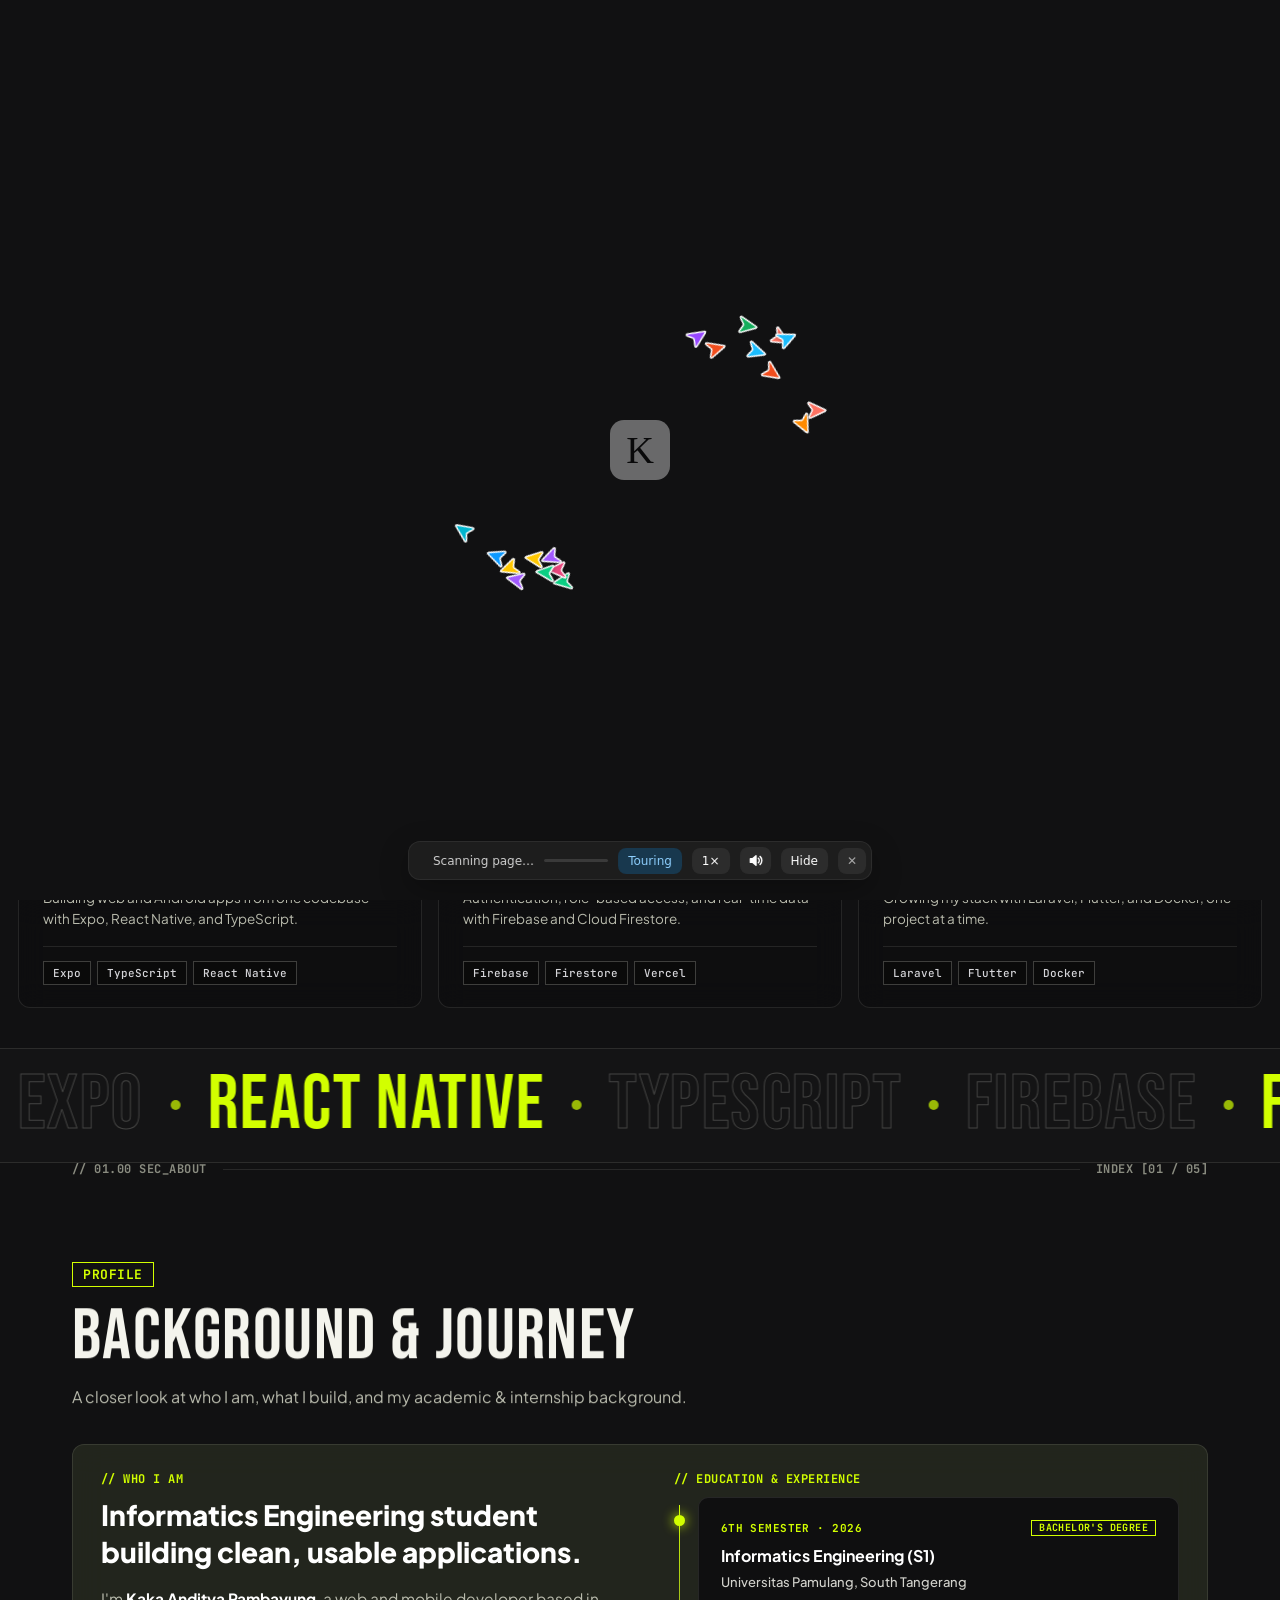
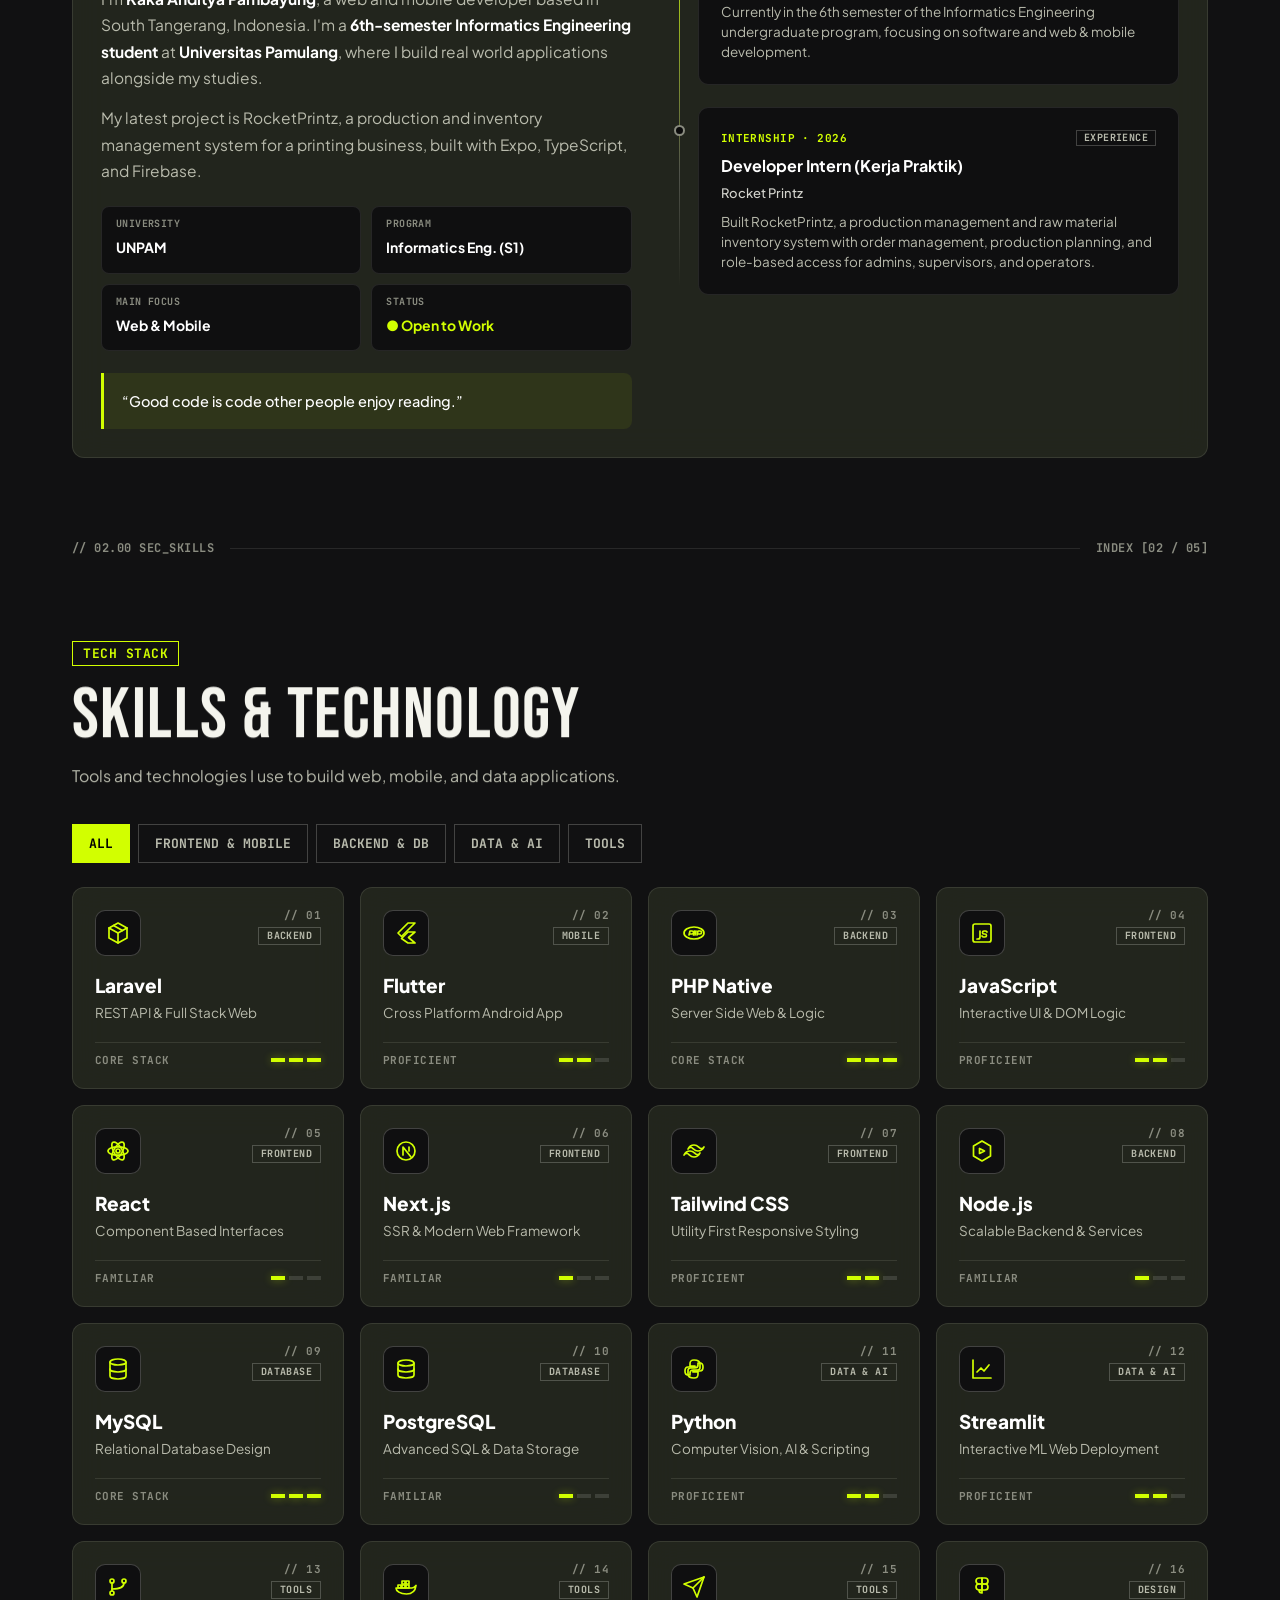
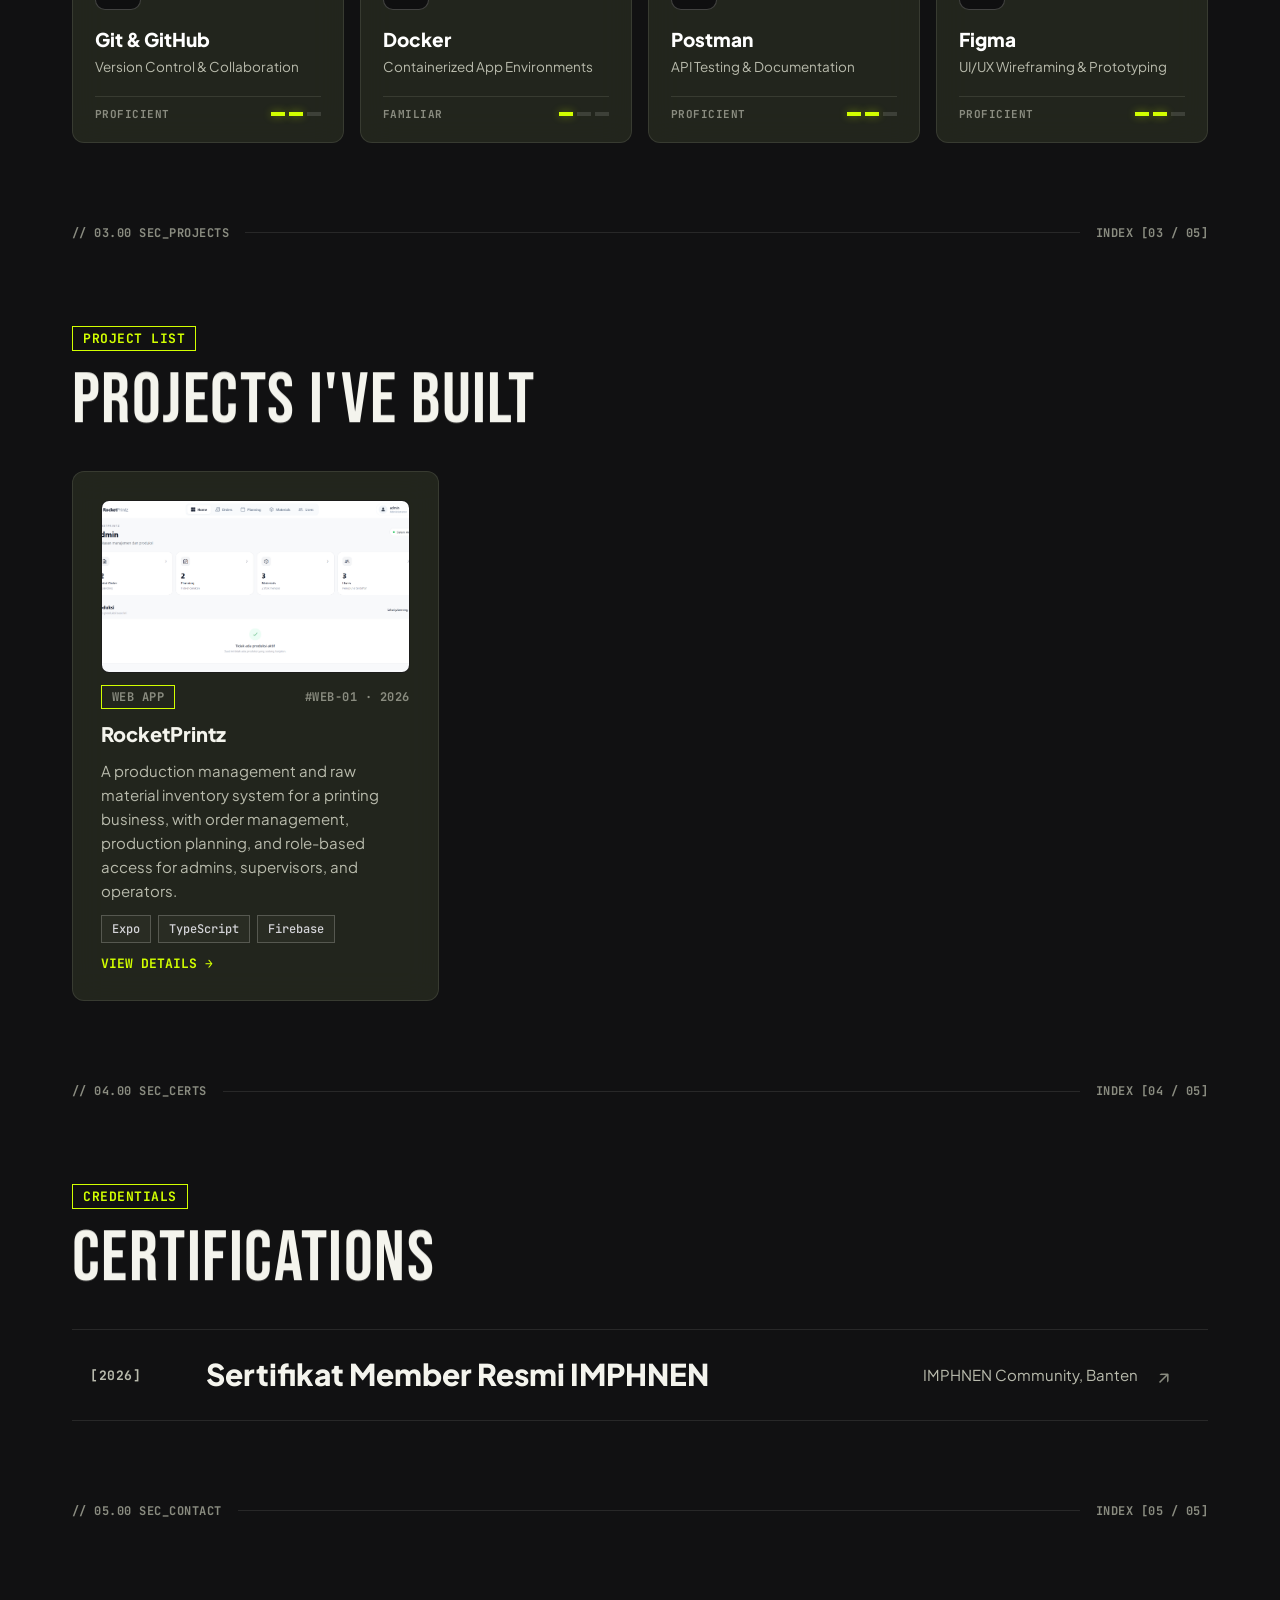
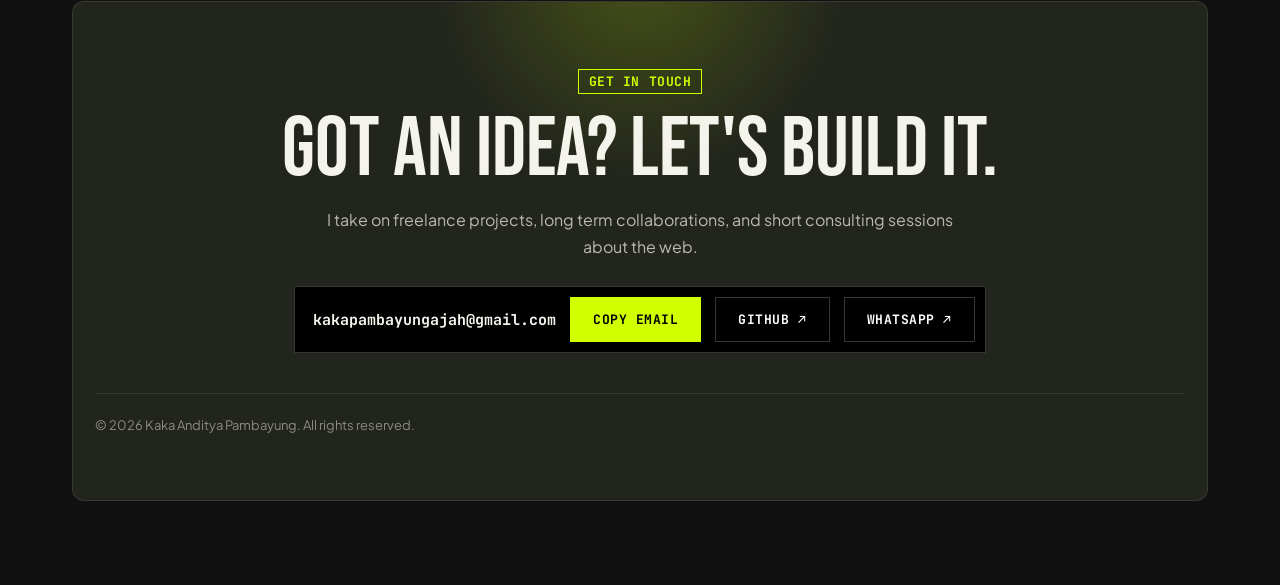
==== commit 1ab70fa6: "Use '6TH SEMESTER' in the English timeline label" ====
--- a/index.html
+++ b/index.html
@@ -249,7 +249,7 @@
                 <div class="tl-dot"></div>
                 <div class="tl-box">
                   <div class="tl-top">
-                    <span class="mono tl-yr">SEMESTER 6 · 2026</span>
+                    <span class="mono tl-yr">6TH SEMESTER · 2026</span>
                     <span class="chip mono tl-tag">BACHELOR'S DEGREE</span>
                   </div>
                   <b>Informatics Engineering (S1)</b>
--- a/assets/lando-fx.css
+++ b/assets/lando-fx.css
@@ -100,3 +100,10 @@
 /* hero: "Hello, I'm" stays on its own line, the name sits below it */
 .hero .hl > .fx-clip { display: table; }
 .hero .hl > br { display: none; }
+
+/* narrow screens: keep "CONTACT →" on one line and give the long name room */
+.cta { white-space: nowrap; }
+@media (max-width: 420px) {
+  .brand { font-size: 16px; gap: 7px; }
+  .nav { gap: 8px; }
+}
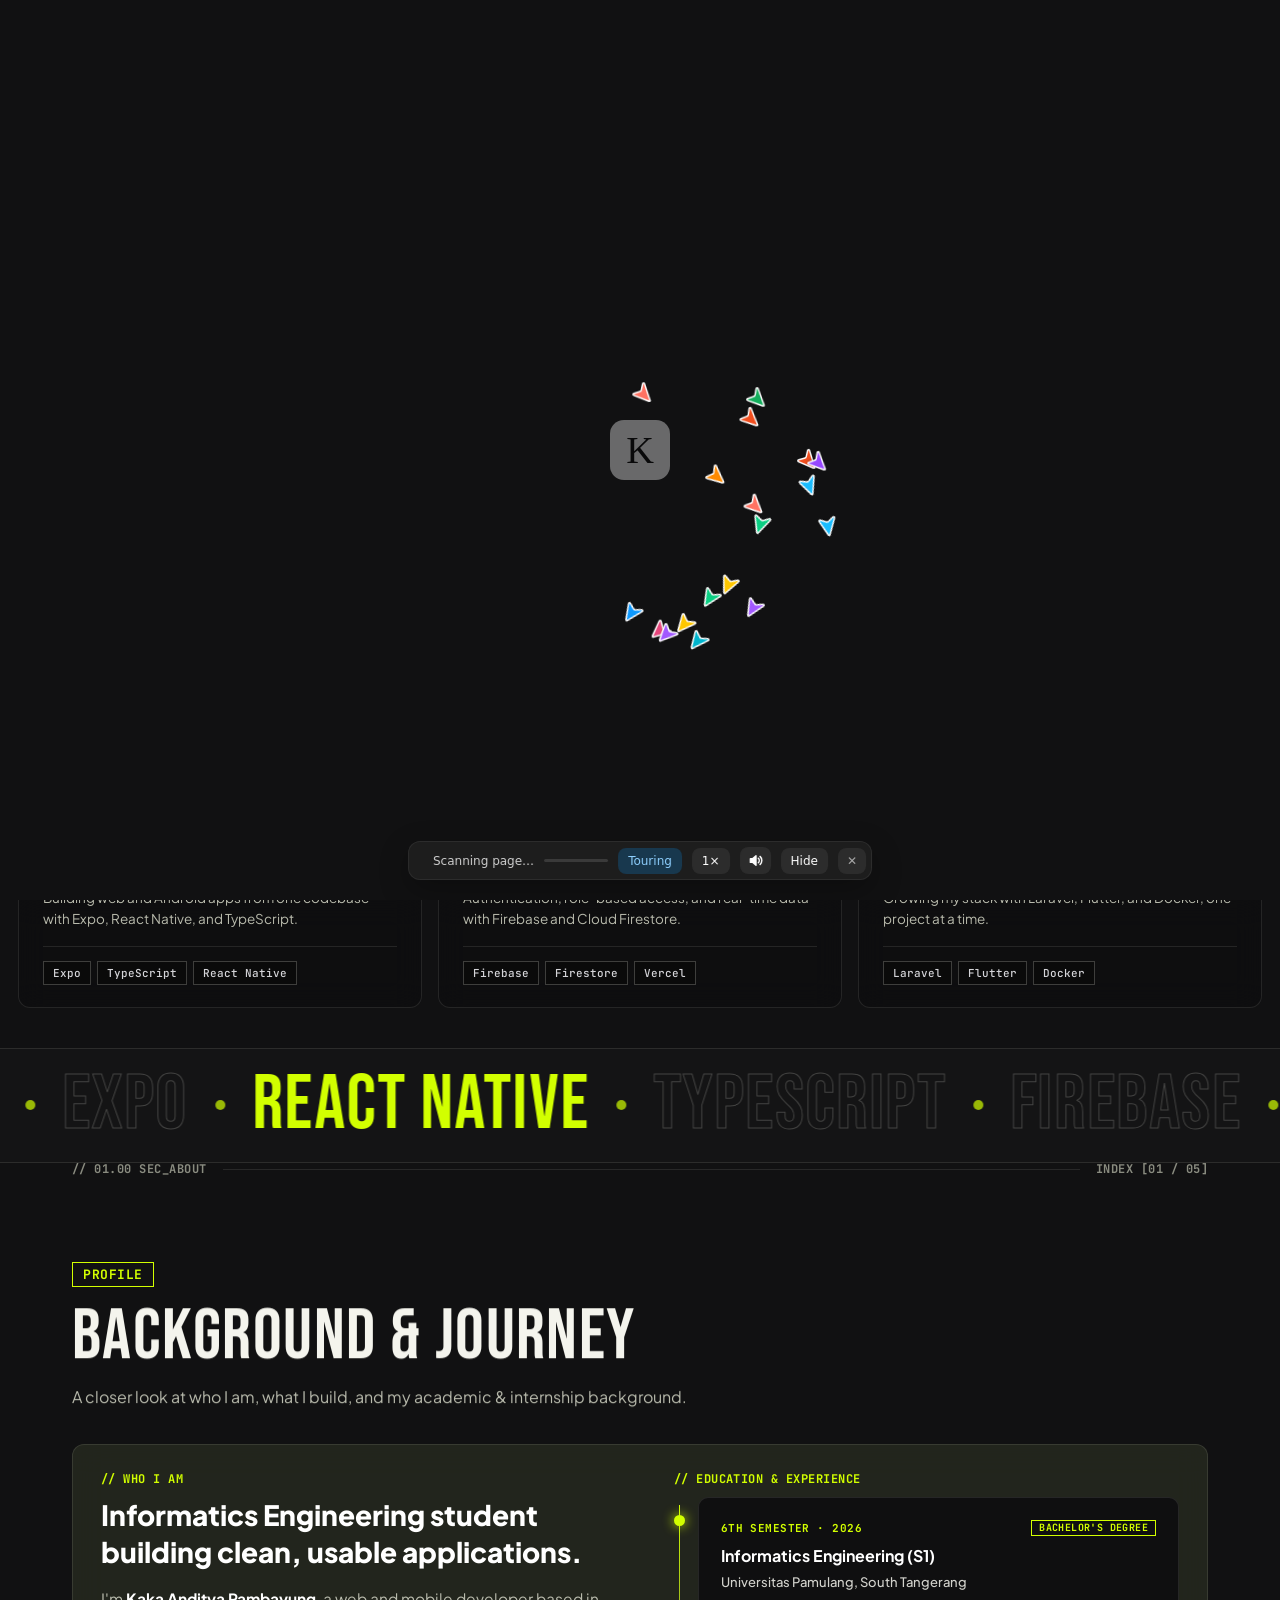
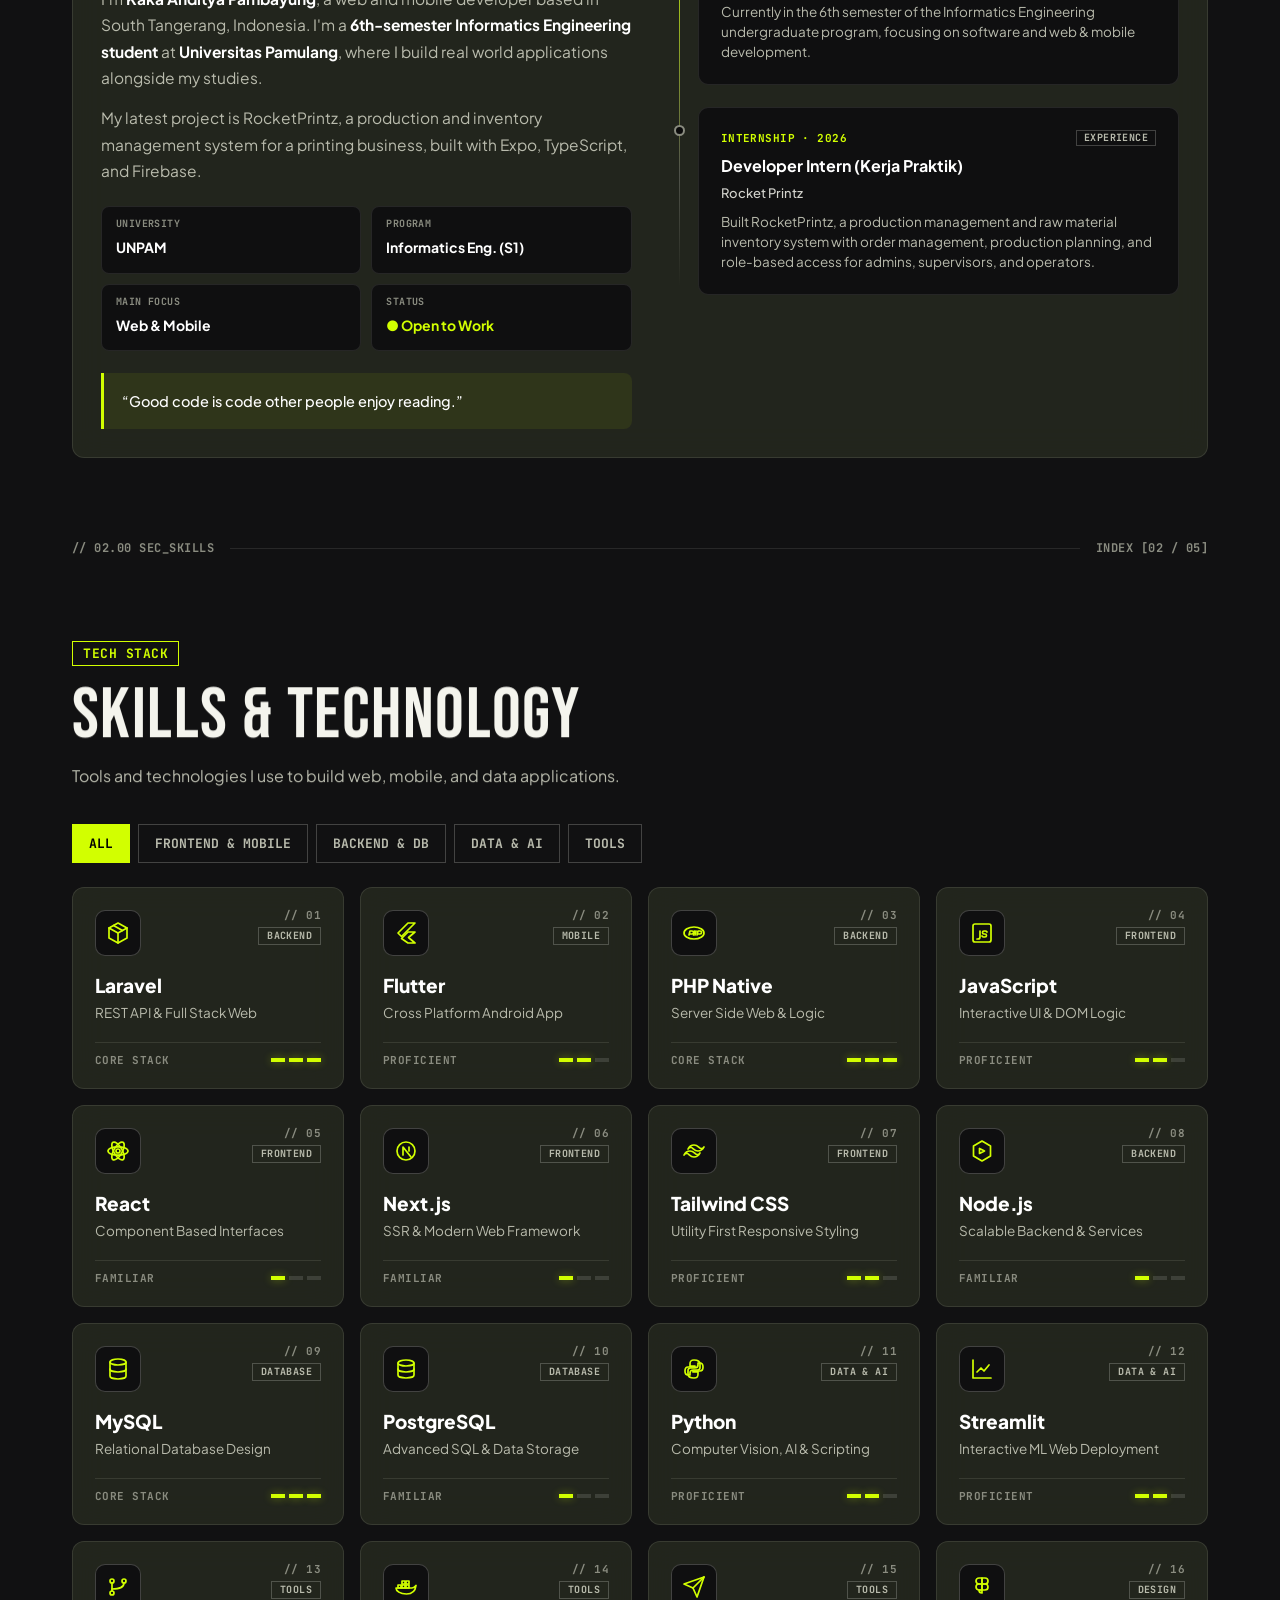
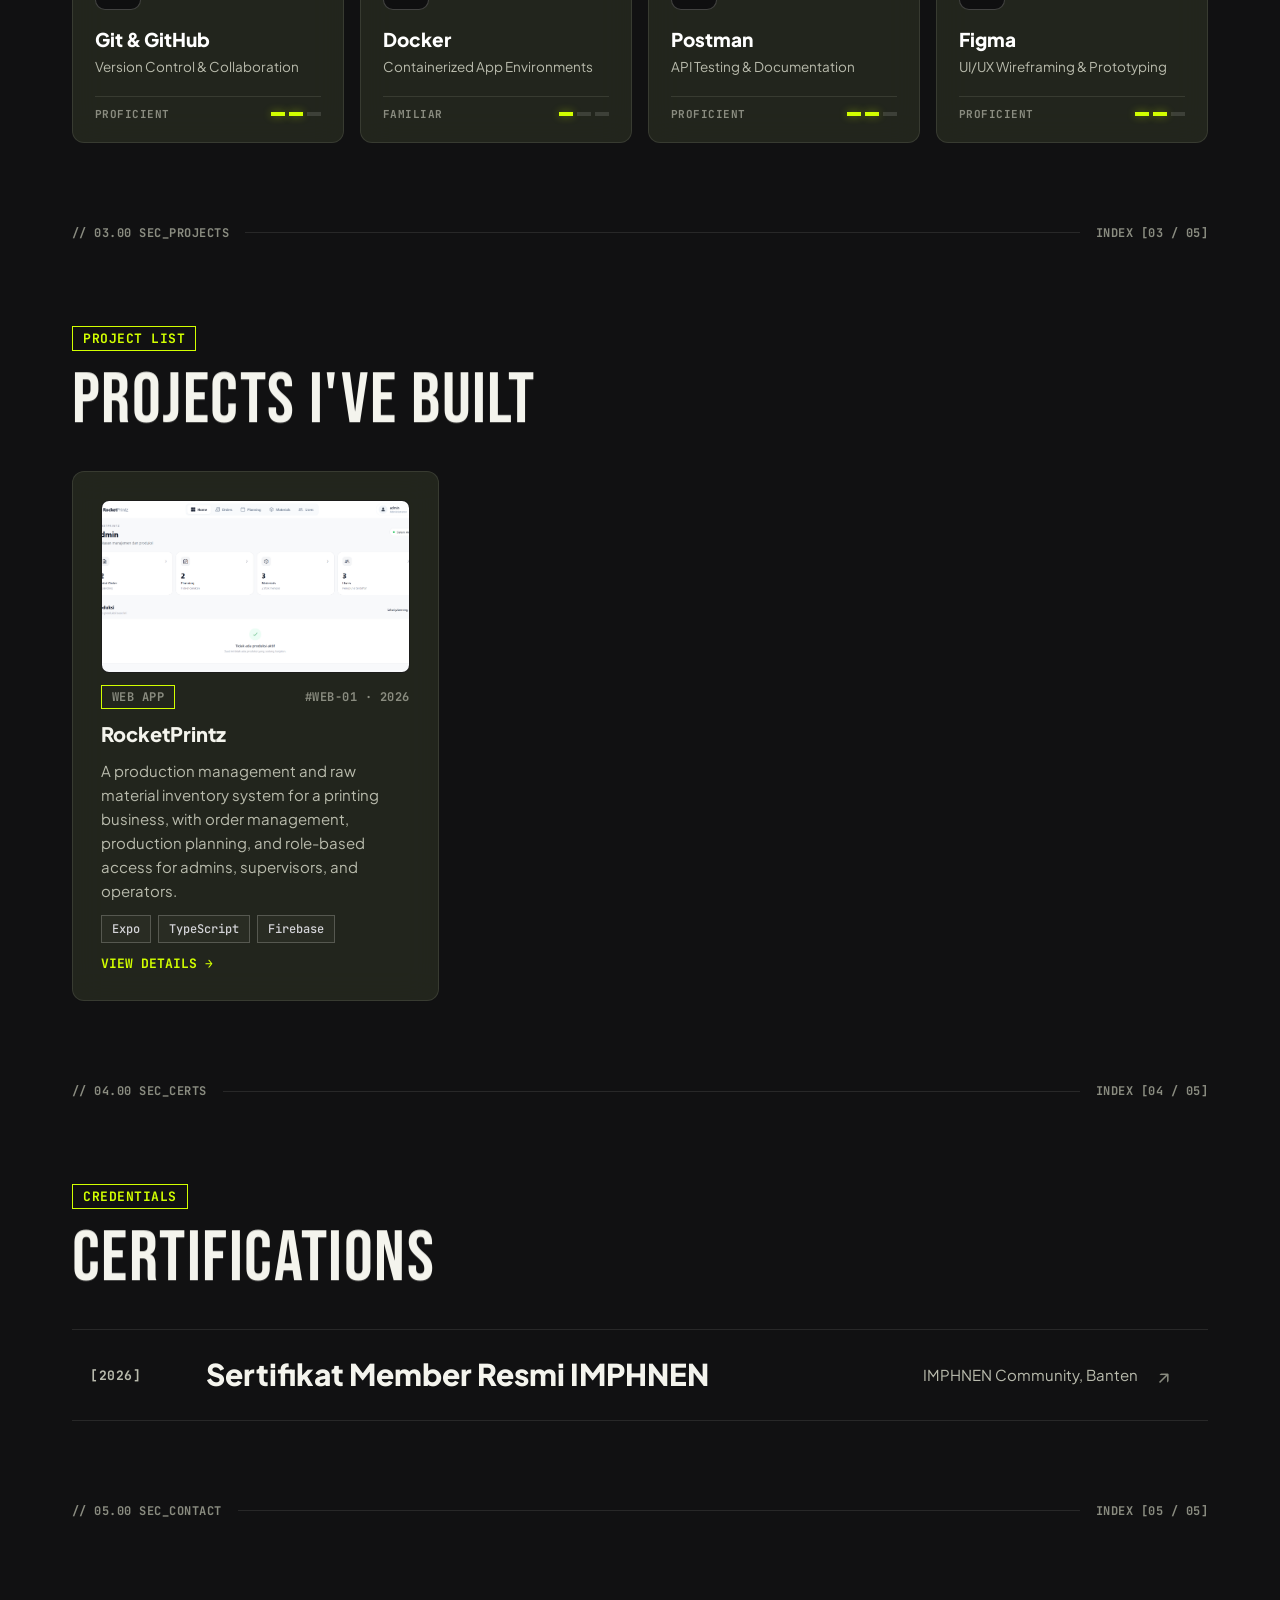
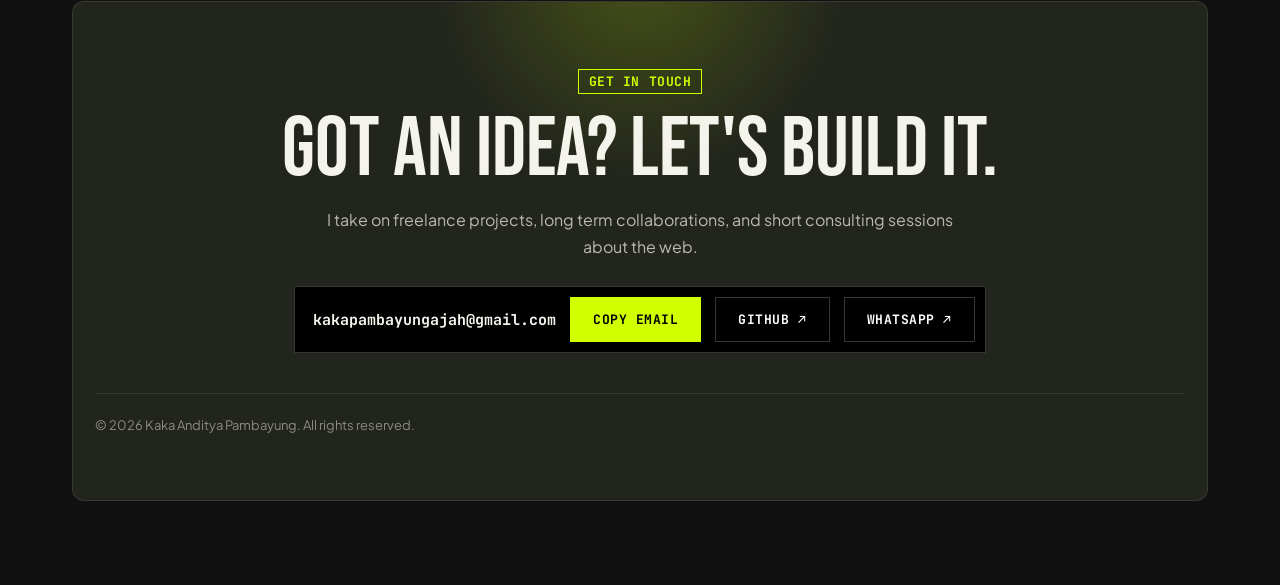
==== commit 5f4f51c9: "Use the absolute deployed URL for og:image and add og:url" ====
--- a/index.html
+++ b/index.html
@@ -10,9 +10,10 @@
     <meta name="description" content="Portfolio of Kaka Anditya Pambayung, a web and mobile developer and Informatics Engineering student at Universitas Pamulang." />
     <meta name="theme-color" content="#111112" />
     <meta property="og:type" content="website" />
+    <meta property="og:url" content="https://my-porto-kk.vercel.app/" />
     <meta property="og:title" content="Kaka Anditya Pambayung – Portfolio" />
     <meta property="og:description" content="Web and mobile developer. Built RocketPrintz, a production and inventory system for a printing business." />
-    <meta property="og:image" content="assets/og-image.png" />
+    <meta property="og:image" content="https://my-porto-kk.vercel.app/assets/og-image.png" />
     <meta property="og:image:width" content="1200" />
     <meta property="og:image:height" content="630" />
     <meta name="twitter:card" content="summary_large_image" />
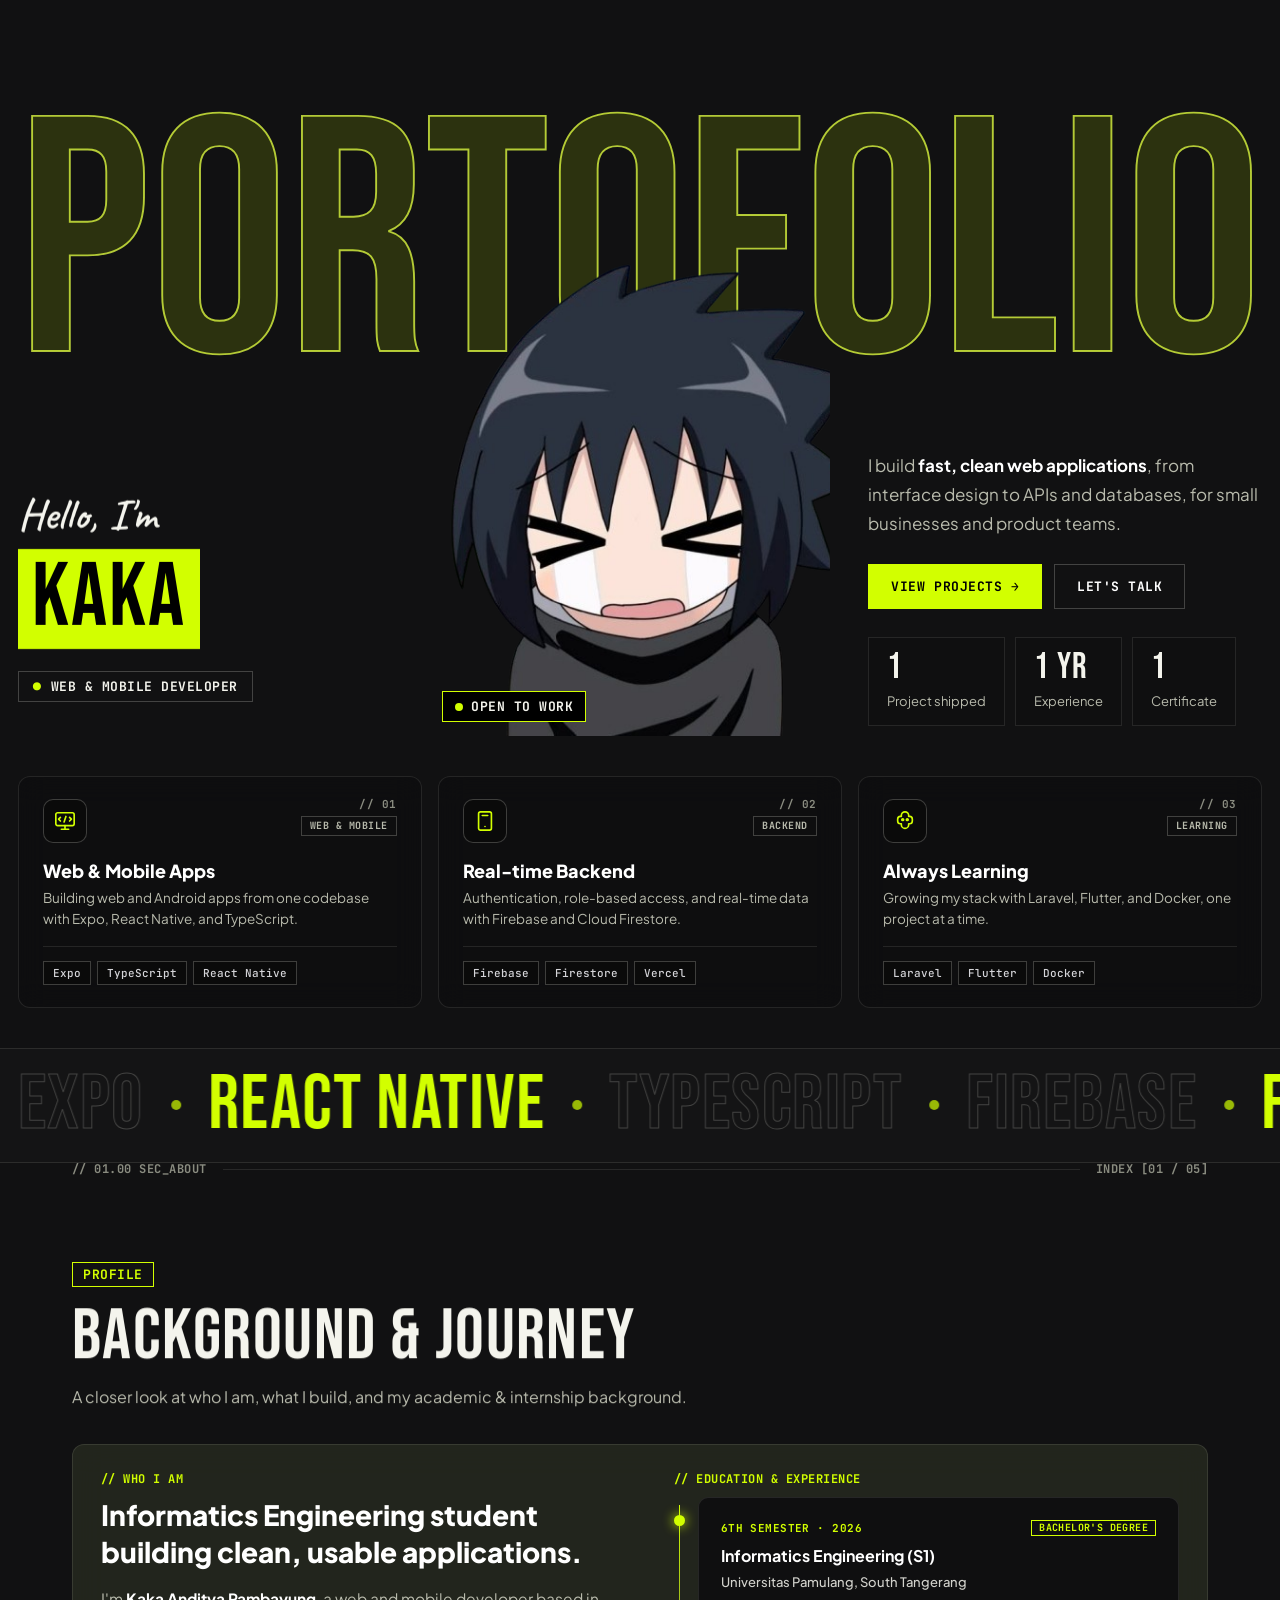
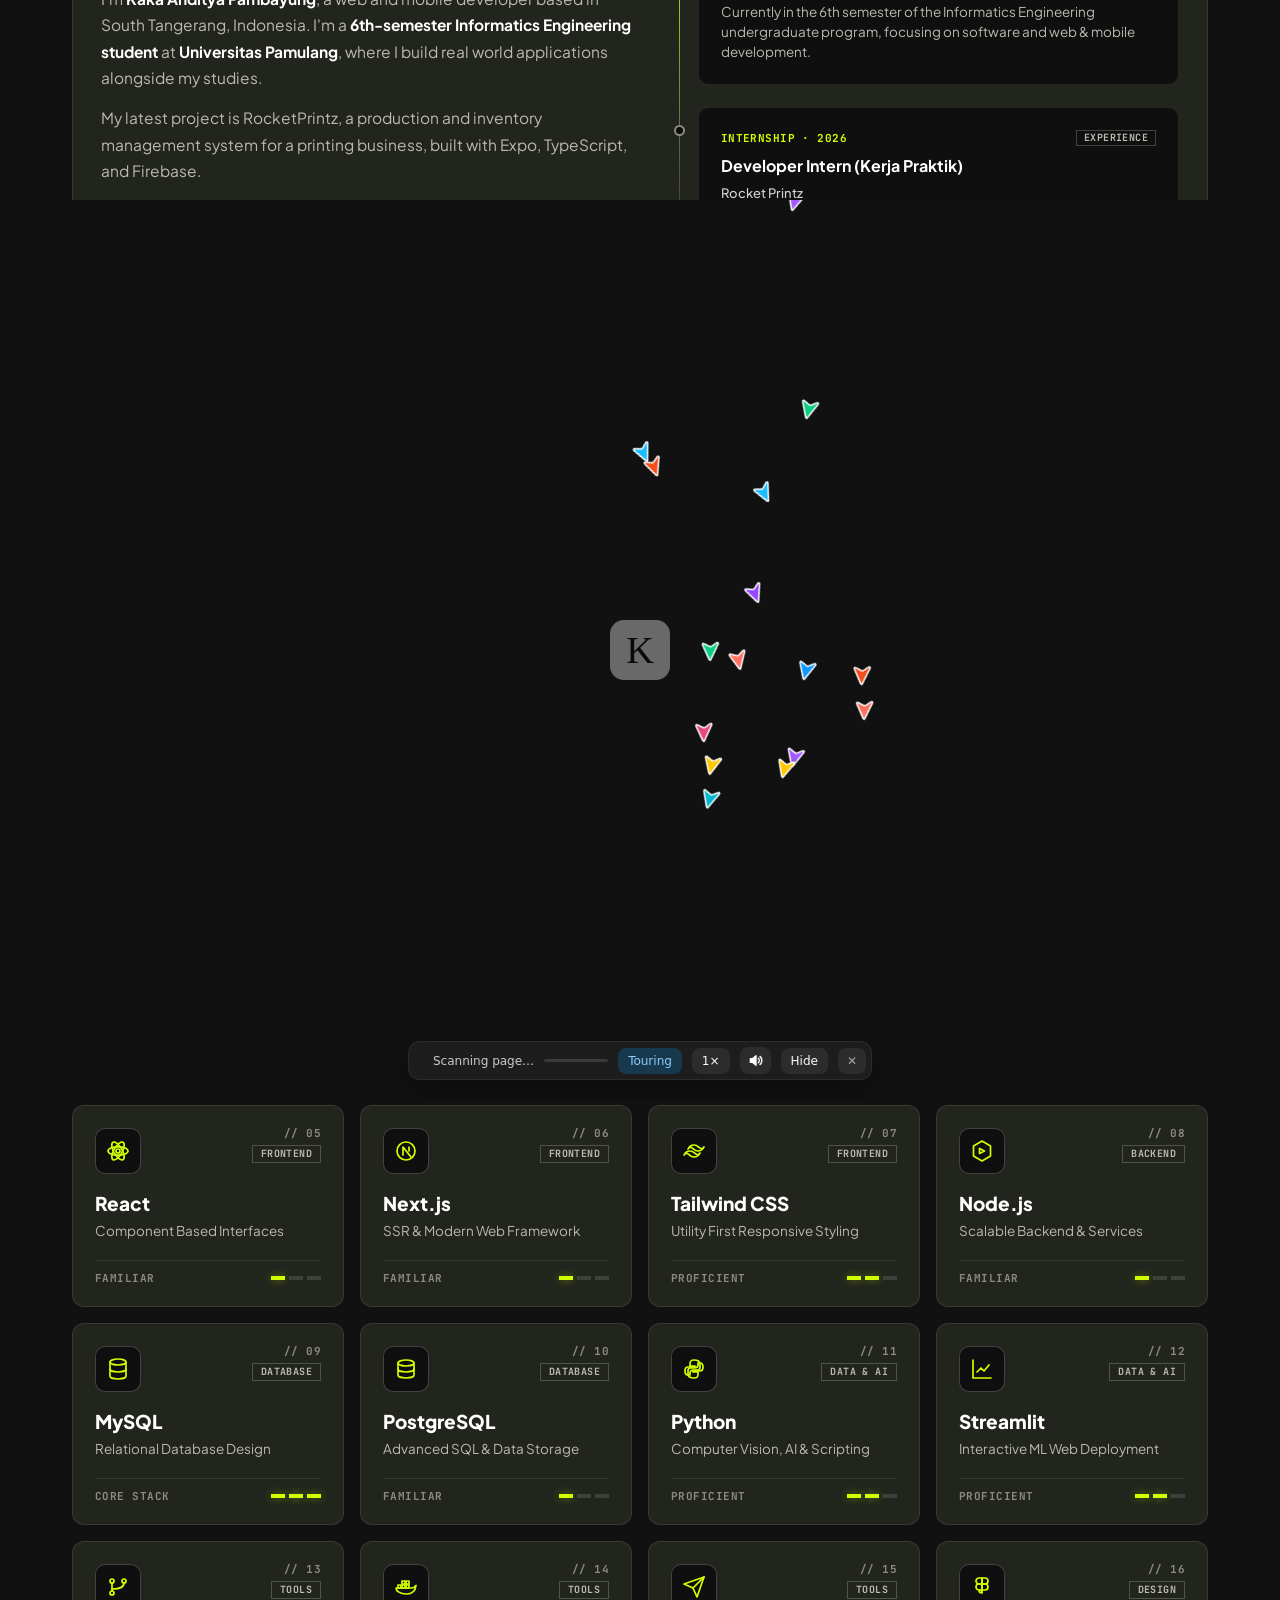
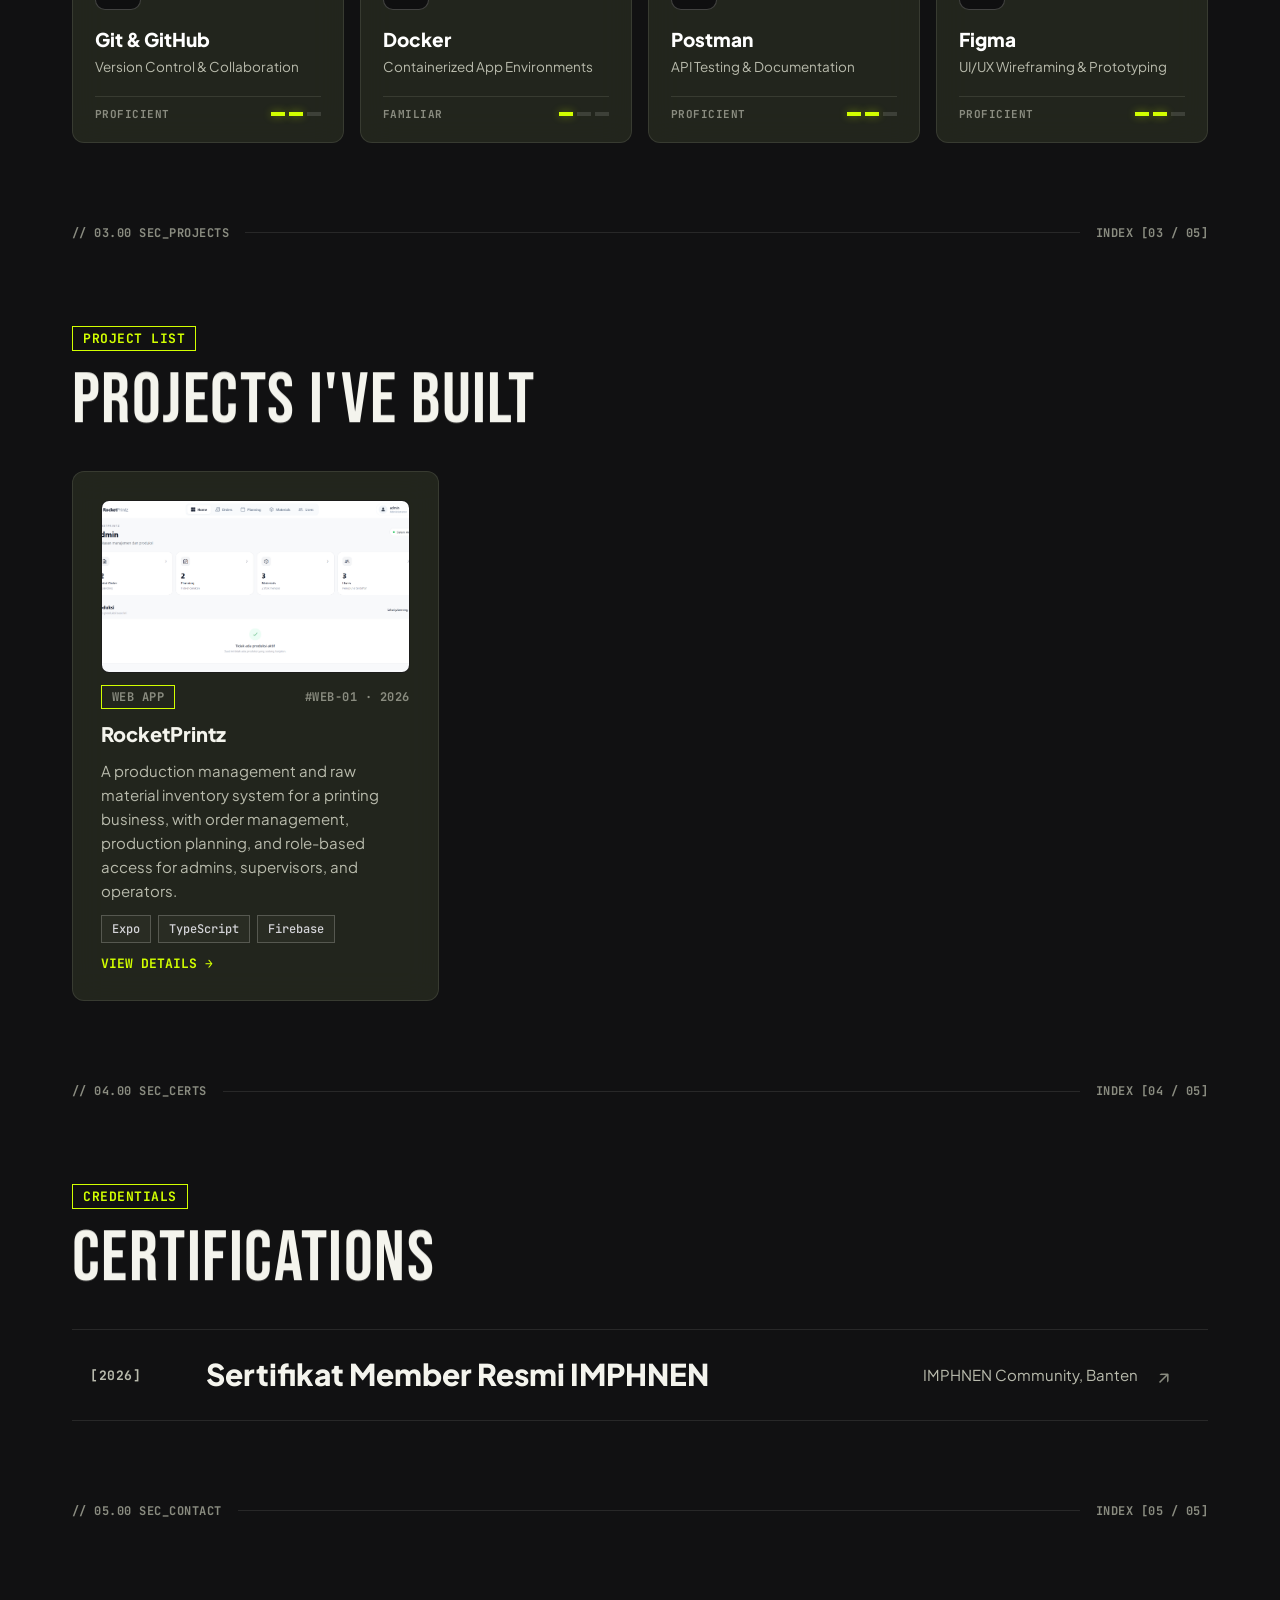
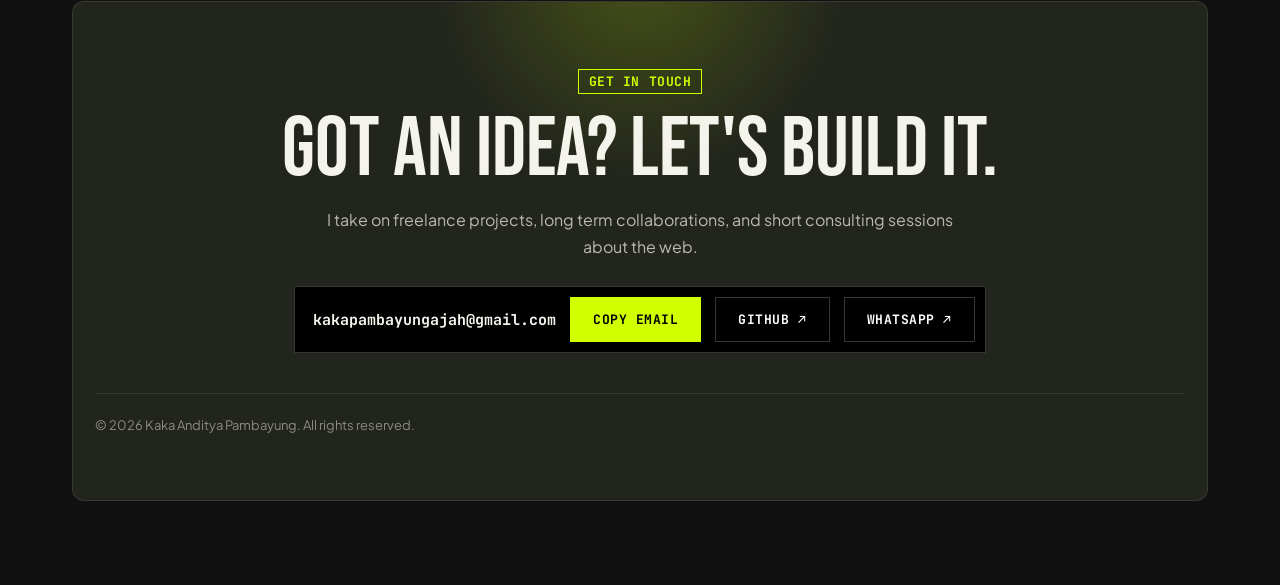
==== commit 193f4b4a: "Write the full university name instead of UNPAM" ====
--- a/index.html
+++ b/index.html
@@ -235,7 +235,7 @@
             <p>I'm <strong>Kaka Anditya Pambayung</strong>, a web and mobile developer based in South Tangerang, Indonesia. I'm a <strong>6th-semester Informatics Engineering student</strong> at <strong>Universitas Pamulang</strong>, where I build real world applications alongside my studies.</p>
             <p>My latest project is RocketPrintz, a production and inventory management system for a printing business, built with Expo, TypeScript, and Firebase.</p>
             <div class="ab-meta">
-              <div><span class="mono">UNIVERSITY</span><b>UNPAM</b></div>
+              <div><span class="mono">UNIVERSITY</span><b>Universitas Pamulang</b></div>
               <div><span class="mono">PROGRAM</span><b>Informatics Eng. (S1)</b></div>
               <div><span class="mono">MAIN FOCUS</span><b>Web &amp; Mobile</b></div>
               <div><span class="mono">STATUS</span><b class="st-ok">● Open to Work</b></div>
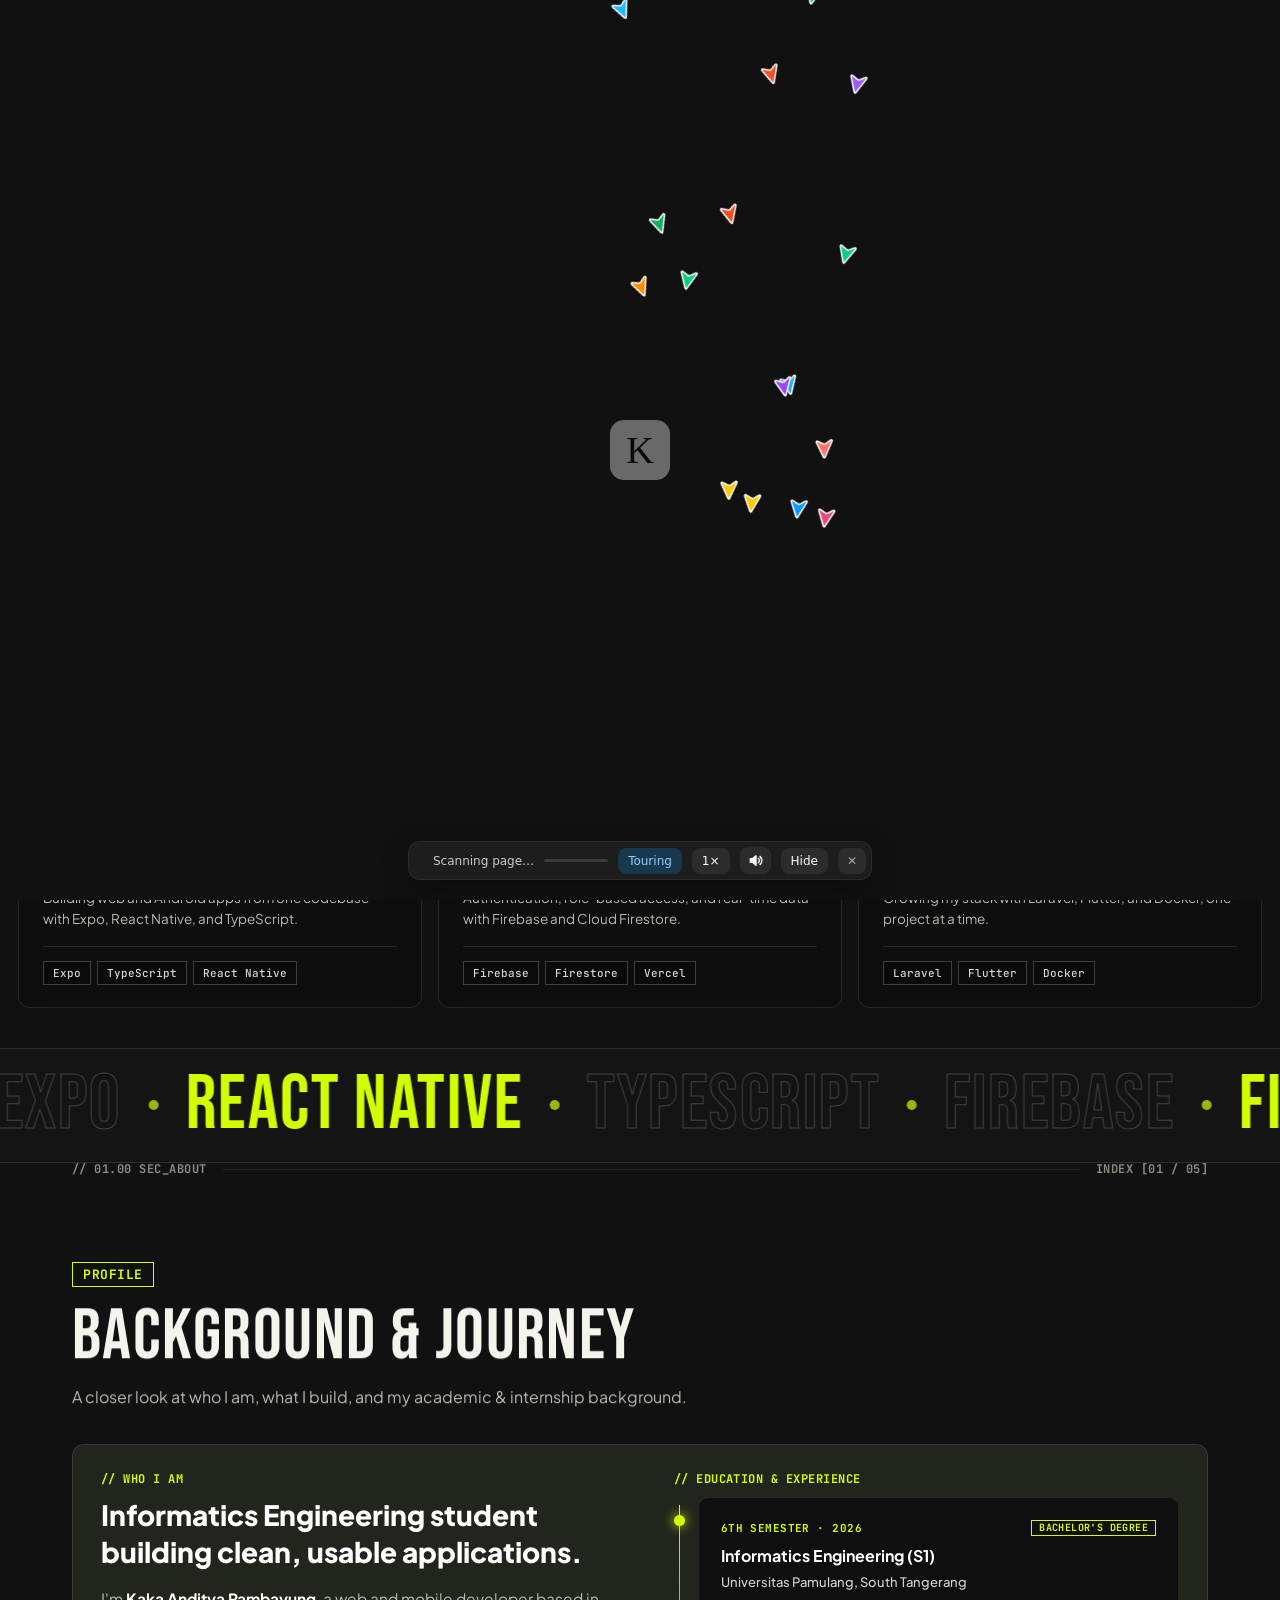
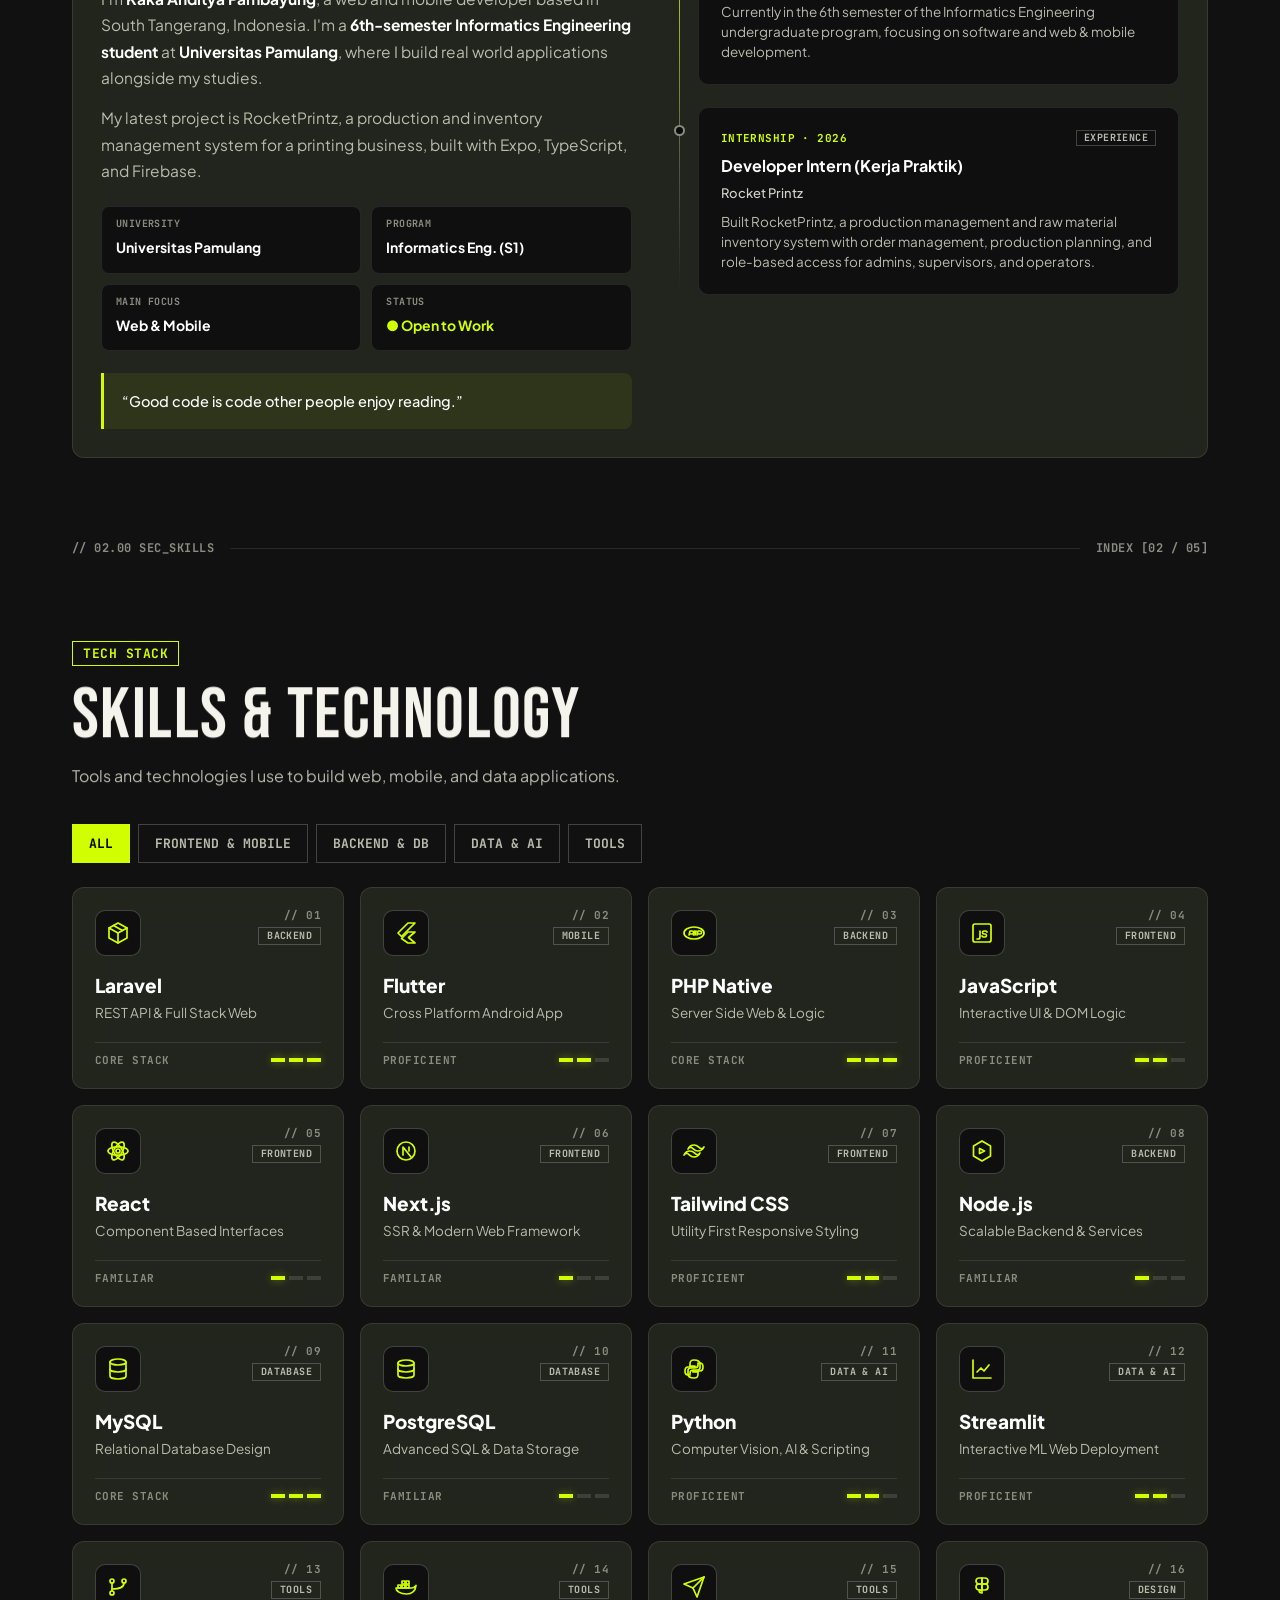
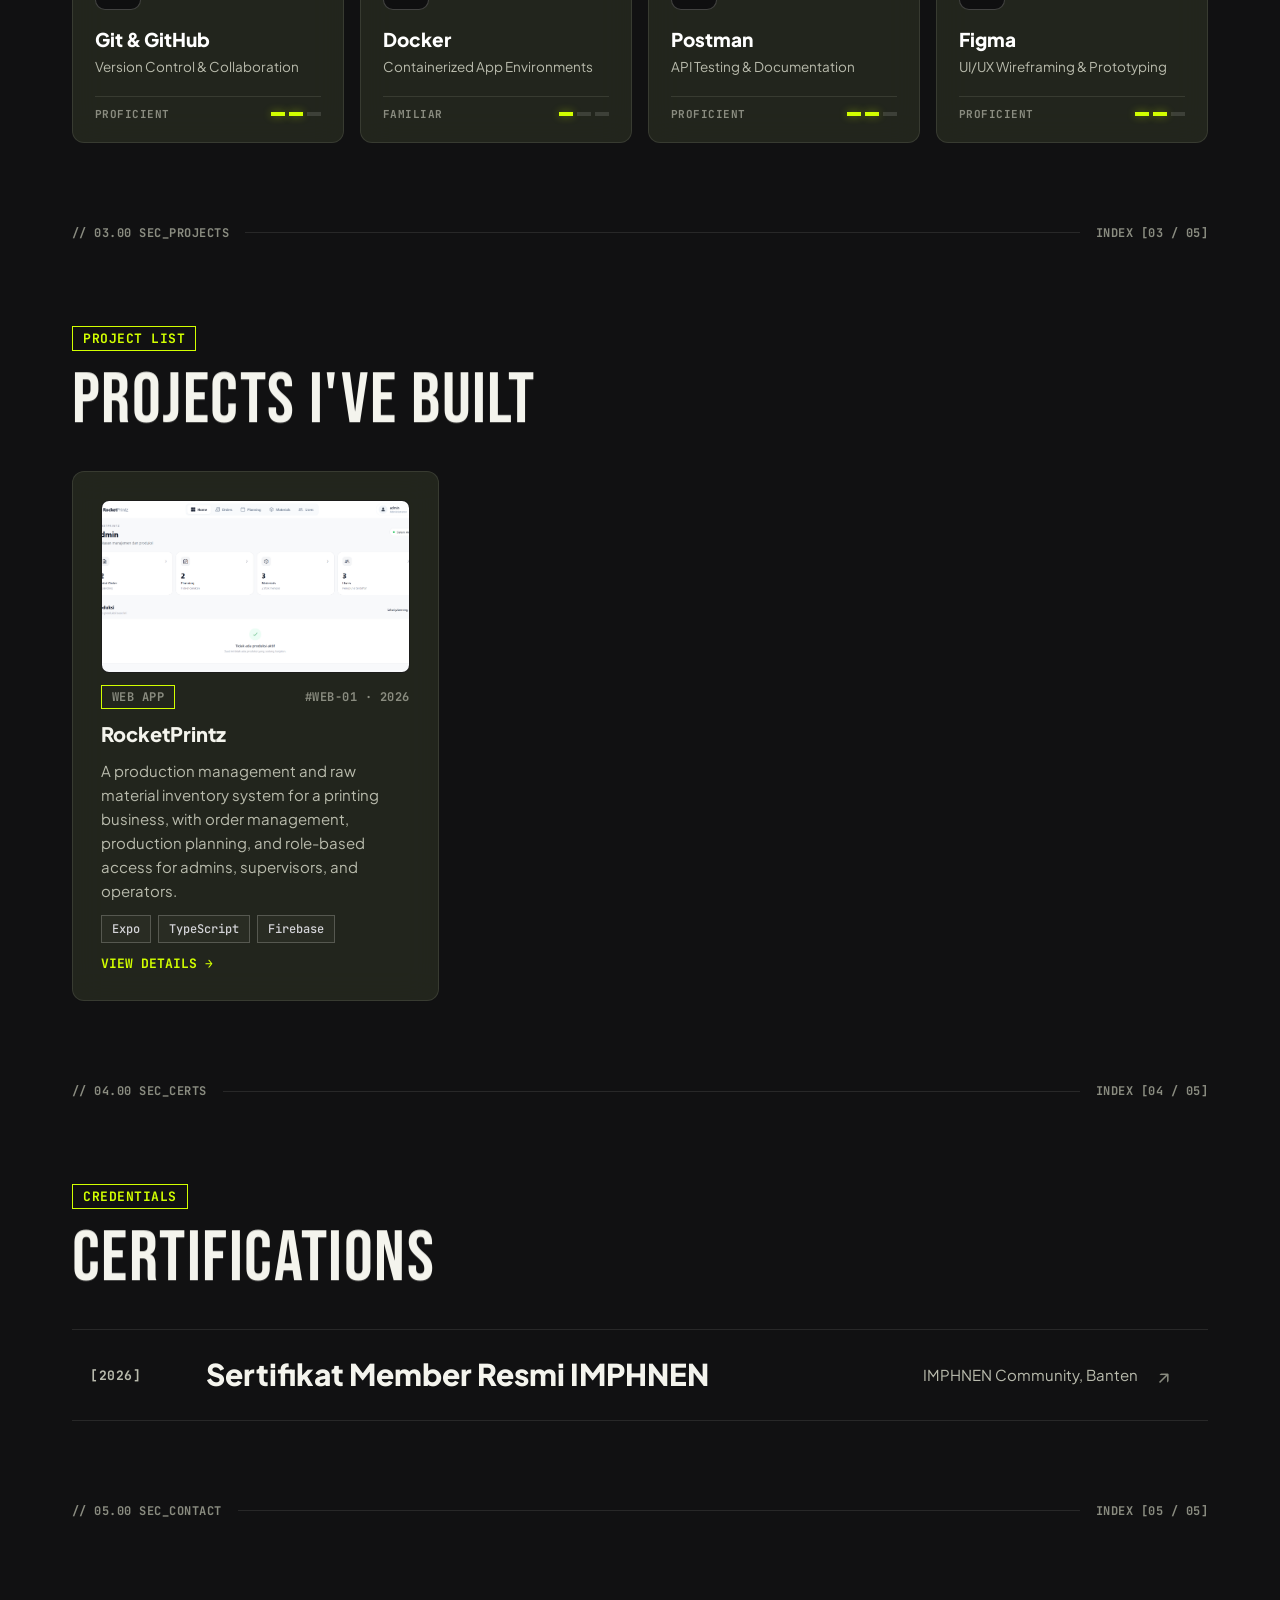
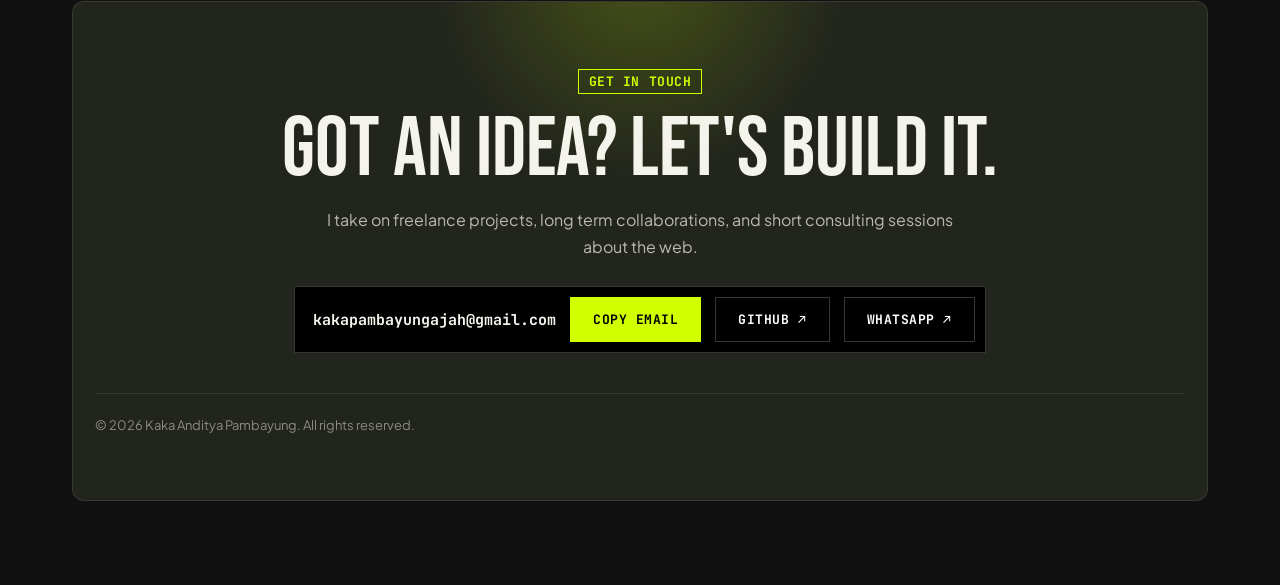
==== commit 0ab2b538: "Add a six-color theme picker (lime, cyan, orange, pink, mint, lavender)" ====
--- a/index.html
+++ b/index.html
@@ -2,6 +2,7 @@
 <html lang="en">
   <head>
     <meta charset="utf-8" />
+  <script>try{var t=localStorage.getItem("fx-theme");if(/^(cyan|orange|pink|mint|lavender)$/.test(t))document.documentElement.setAttribute("data-theme",t)}catch(e){}</script>
     <script>try{if(sessionStorage.getItem("fx-pt")==="1"&&!matchMedia("(prefers-reduced-motion: reduce)").matches)document.documentElement.classList.add("fx-pt-in")}catch(e){}</script>
     <meta
       name="viewport"
--- a/assets/lando-fx.css
+++ b/assets/lando-fx.css
@@ -107,3 +107,50 @@
   .brand { font-size: 16px; gap: 7px; }
   .nav { gap: 8px; }
 }
+
+/* 12. cursor ring */
+.fx-ring {
+  position: fixed; left: 0; top: 0; width: 34px; height: 34px;
+  border: 1.5px solid var(--red); border-radius: 50%;
+  pointer-events: none; z-index: 9998; opacity: 0;
+  transition: opacity .25s, width .25s, height .25s, background-color .25s;
+}
+.fx-ring.on { opacity: .85; }
+.fx-ring.big { width: 62px; height: 62px; background: rgba(var(--ac), .12); }
+.fx-ring.down { width: 24px; height: 24px; }
+
+/* 13. nav: animated underline on hover, lime + underline for the section you are in */
+html .nl a {
+  background-image: linear-gradient(var(--red), var(--red));
+  background-repeat: no-repeat;
+  background-position: 13px calc(100% - 5px);
+  background-size: 0 2px;
+}
+html .nl a:hover { background-size: calc(100% - 26px) 2px; }
+html .nl a[aria-current="true"] { color: var(--red); background-size: calc(100% - 26px) 2px; }
+
+/* 14. press feedback (the individual scale property composes with the magnetic translate) */
+.btn:active, .cta:active, .lang-btn:active, .tab:active { scale: .95; }
+
+/* ===== themes: lime is the default in style.css :root; each block overrides accent + card tint ===== */
+html[data-theme="cyan"]     { --red: #00e5ff; --red-d: #00b8cc; --ac: 0, 229, 255;   --surf: #121a1d; --card: rgba(24, 40, 46, .78); }
+html[data-theme="orange"]   { --red: #ff6b00; --red-d: #d95a00; --ac: 255, 107, 0;   --surf: #1d1812; --card: rgba(46, 36, 26, .78); }
+html[data-theme="pink"]     { --red: #ff3d81; --red-d: #d9326d; --ac: 255, 61, 129;  --surf: #1d1217; --card: rgba(46, 26, 36, .78); }
+html[data-theme="mint"]     { --red: #3ddc97; --red-d: #2fb87d; --ac: 61, 220, 151;  --surf: #121d18; --card: rgba(24, 46, 36, .78); }
+html[data-theme="lavender"] { --red: #b69cff; --red-d: #957bdb; --ac: 182, 156, 255; --surf: #17141f; --card: rgba(36, 30, 52, .78); }
+
+/* theme picker */
+.fx-themes {
+  position: fixed; left: 16px; bottom: 16px; z-index: 300;
+  display: flex; gap: 8px; padding: 9px 11px;
+  background: rgba(10, 10, 10, .85); border: 1px solid var(--line2); border-radius: 999px;
+  -webkit-backdrop-filter: blur(8px); backdrop-filter: blur(8px);
+}
+.fx-swatch {
+  width: 18px; height: 18px; padding: 0; border-radius: 50%; cursor: pointer;
+  background: var(--sw); border: 2px solid transparent;
+  transition: transform .15s, box-shadow .15s;
+}
+.fx-swatch:hover { transform: scale(1.2); }
+.fx-swatch[aria-pressed="true"] { box-shadow: 0 0 0 2px #111112, 0 0 0 4px var(--sw); }
+@media (max-width: 420px) { .fx-themes { left: 10px; bottom: 10px; gap: 6px; padding: 7px 9px; } }
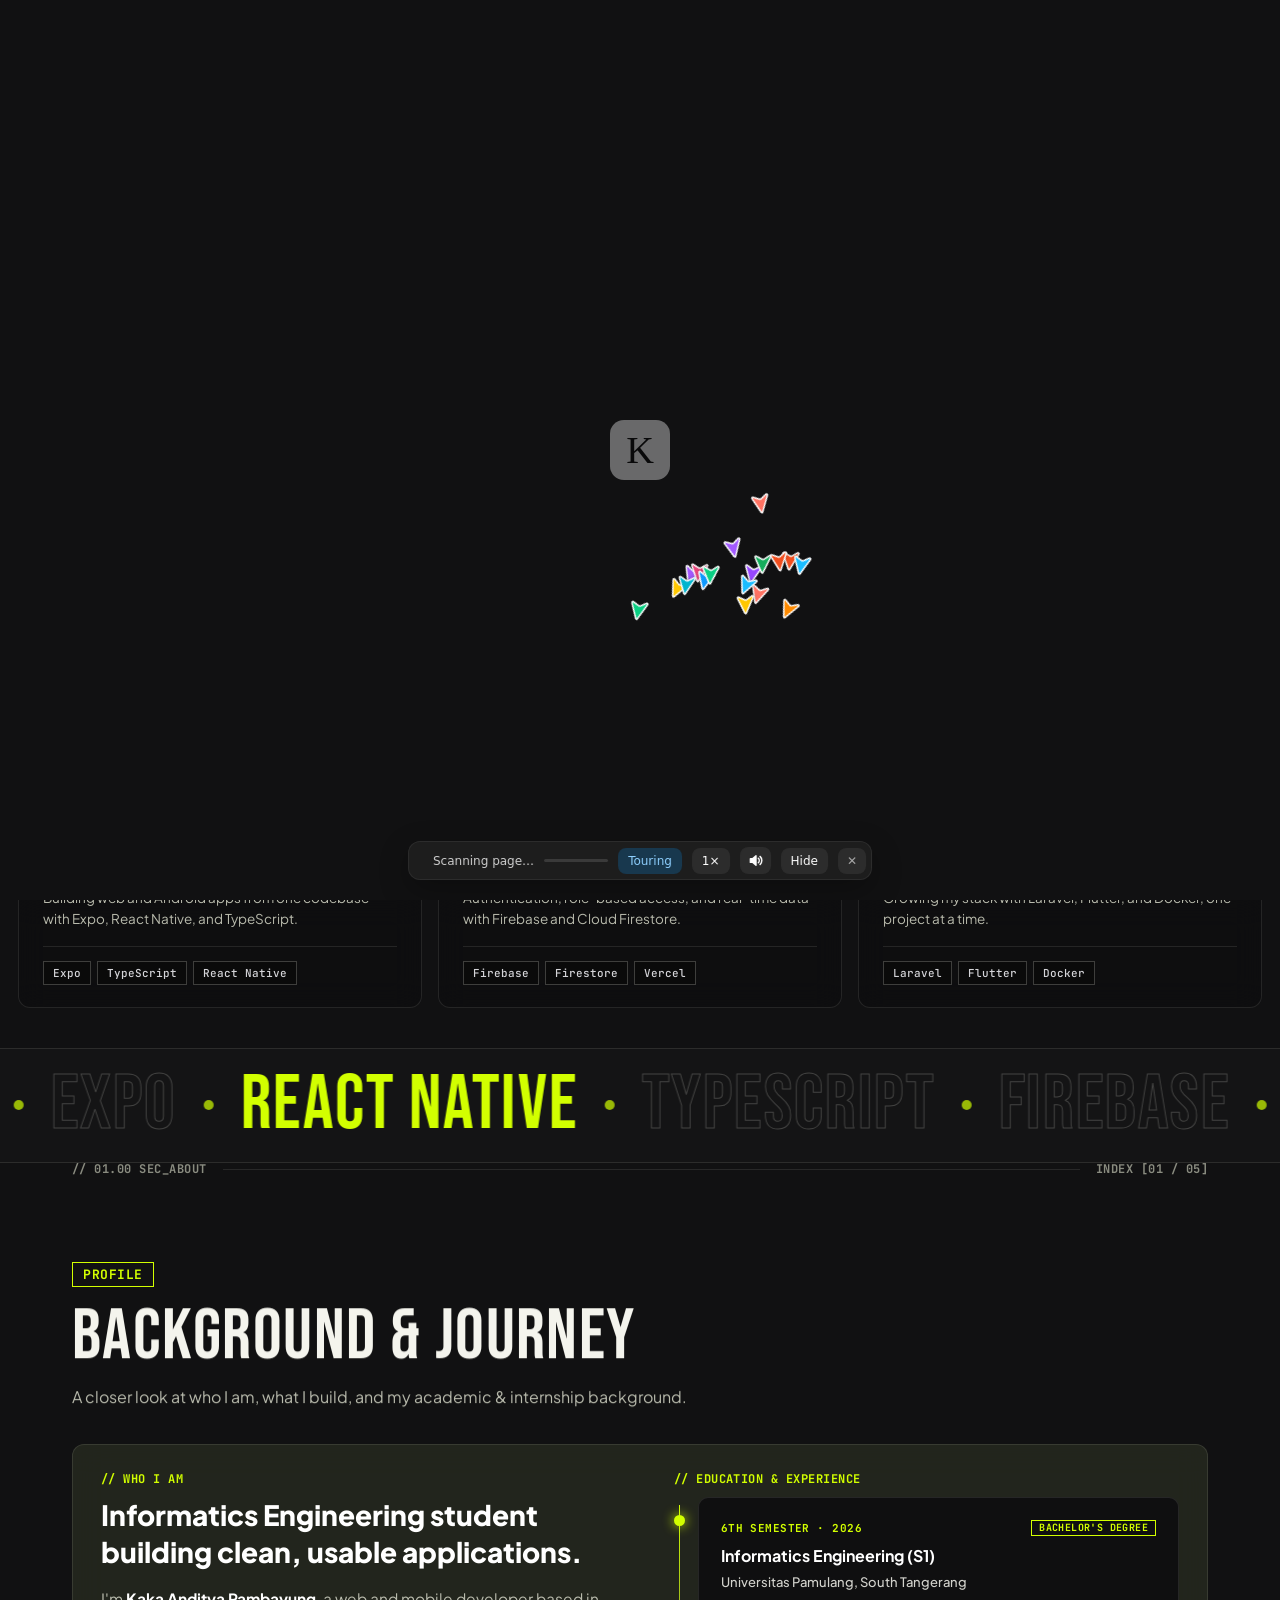
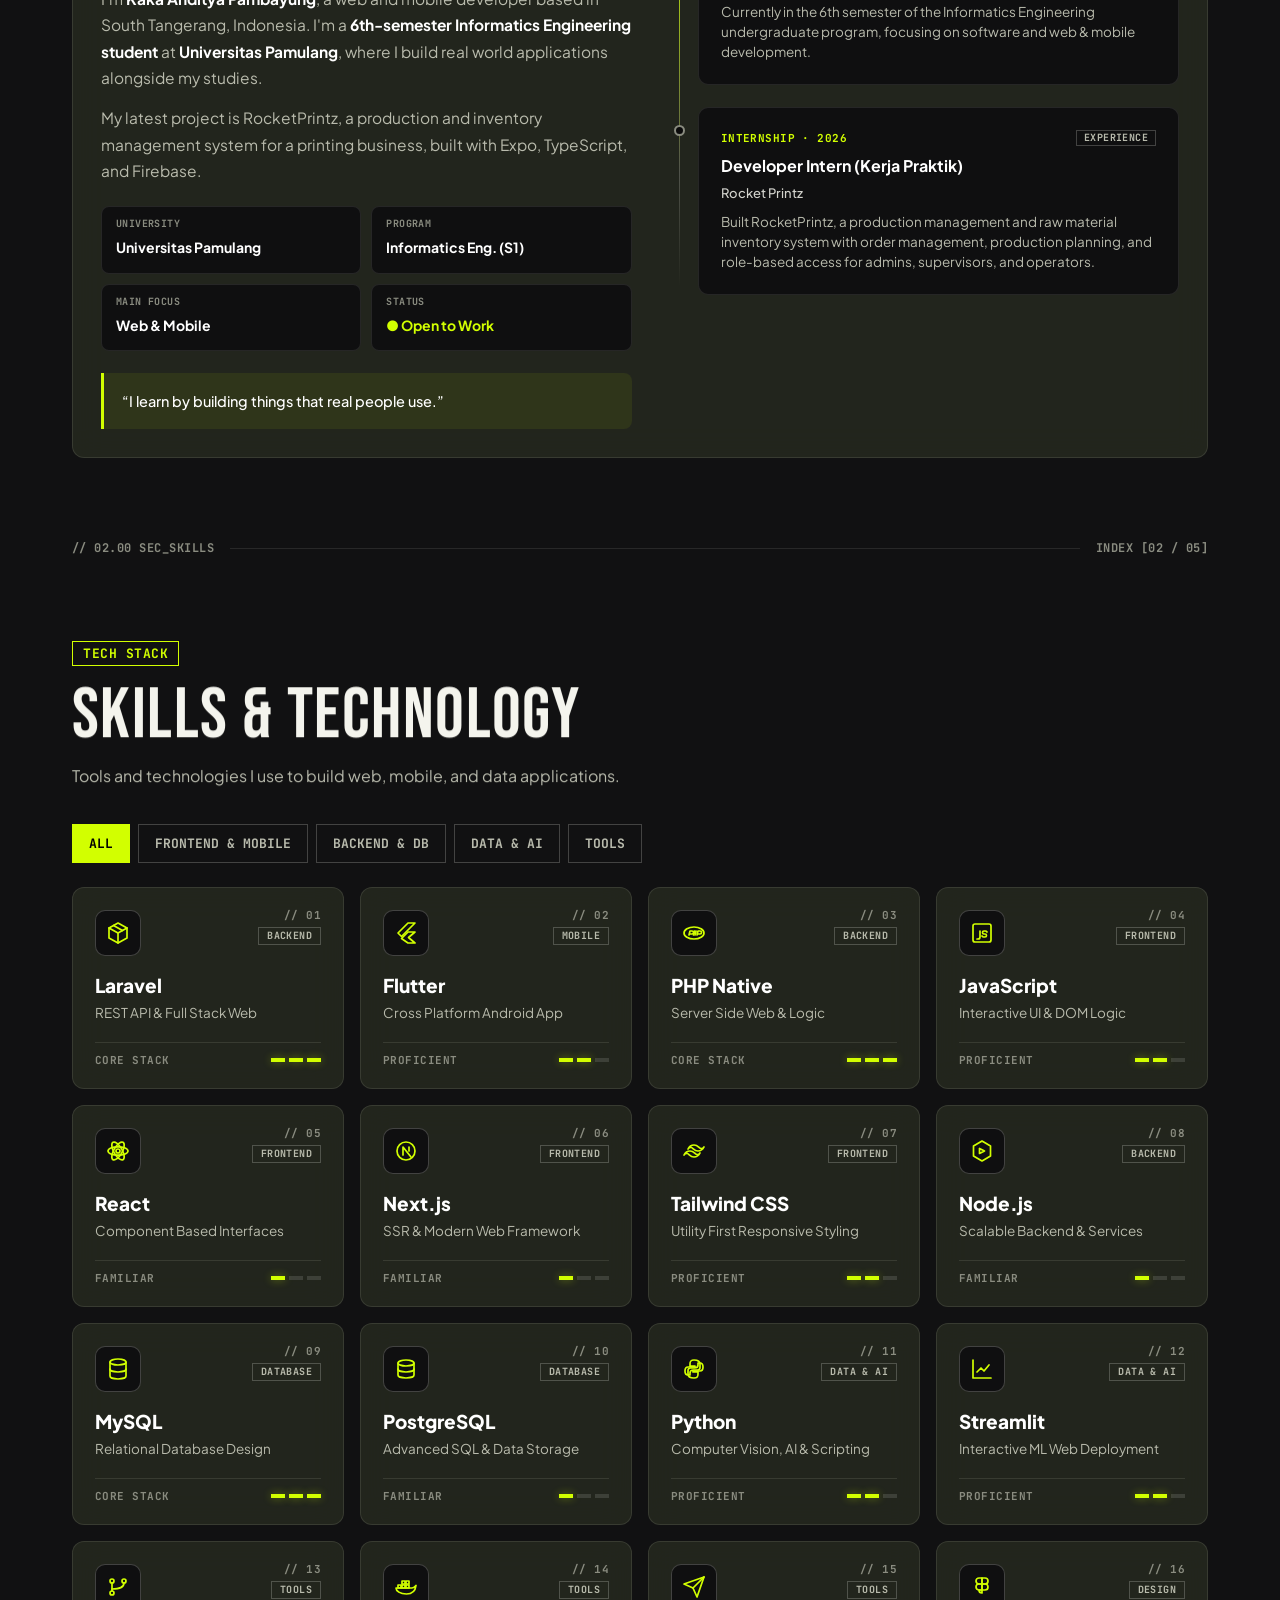
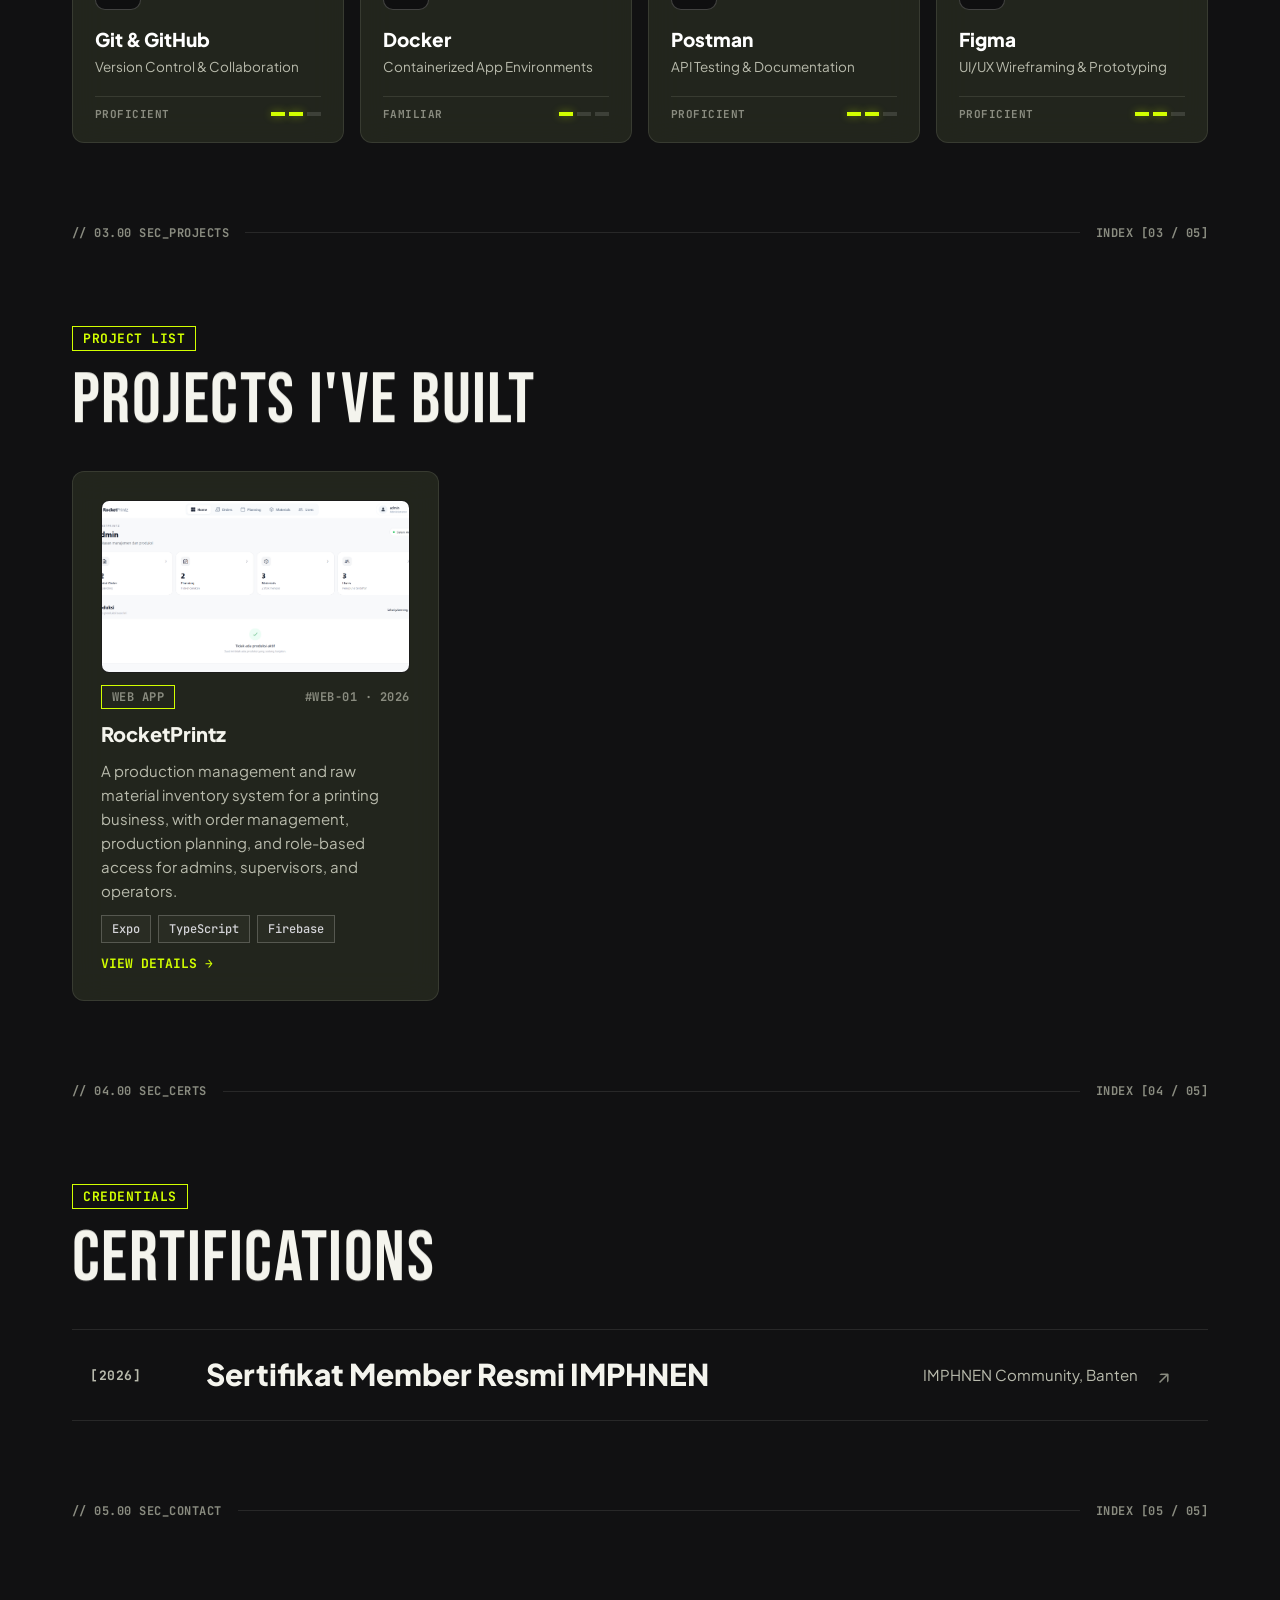
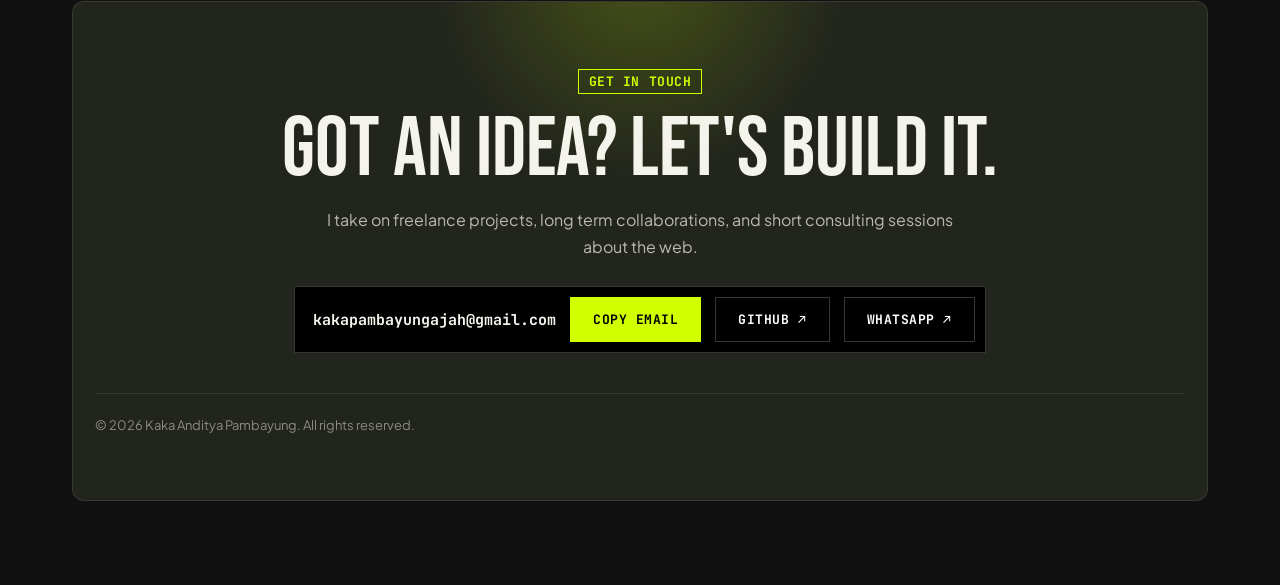
==== commit b7e71461: "Replace the About quote with a personal one" ====
--- a/index.html
+++ b/index.html
@@ -241,7 +241,7 @@
               <div><span class="mono">MAIN FOCUS</span><b>Web &amp; Mobile</b></div>
               <div><span class="mono">STATUS</span><b class="st-ok">● Open to Work</b></div>
             </div>
-            <div class="q">“Good code is code other people enjoy reading.”</div>
+            <div class="q">“I learn by building things that real people use.”</div>
           </div>
 
           <div class="ab-journey">
